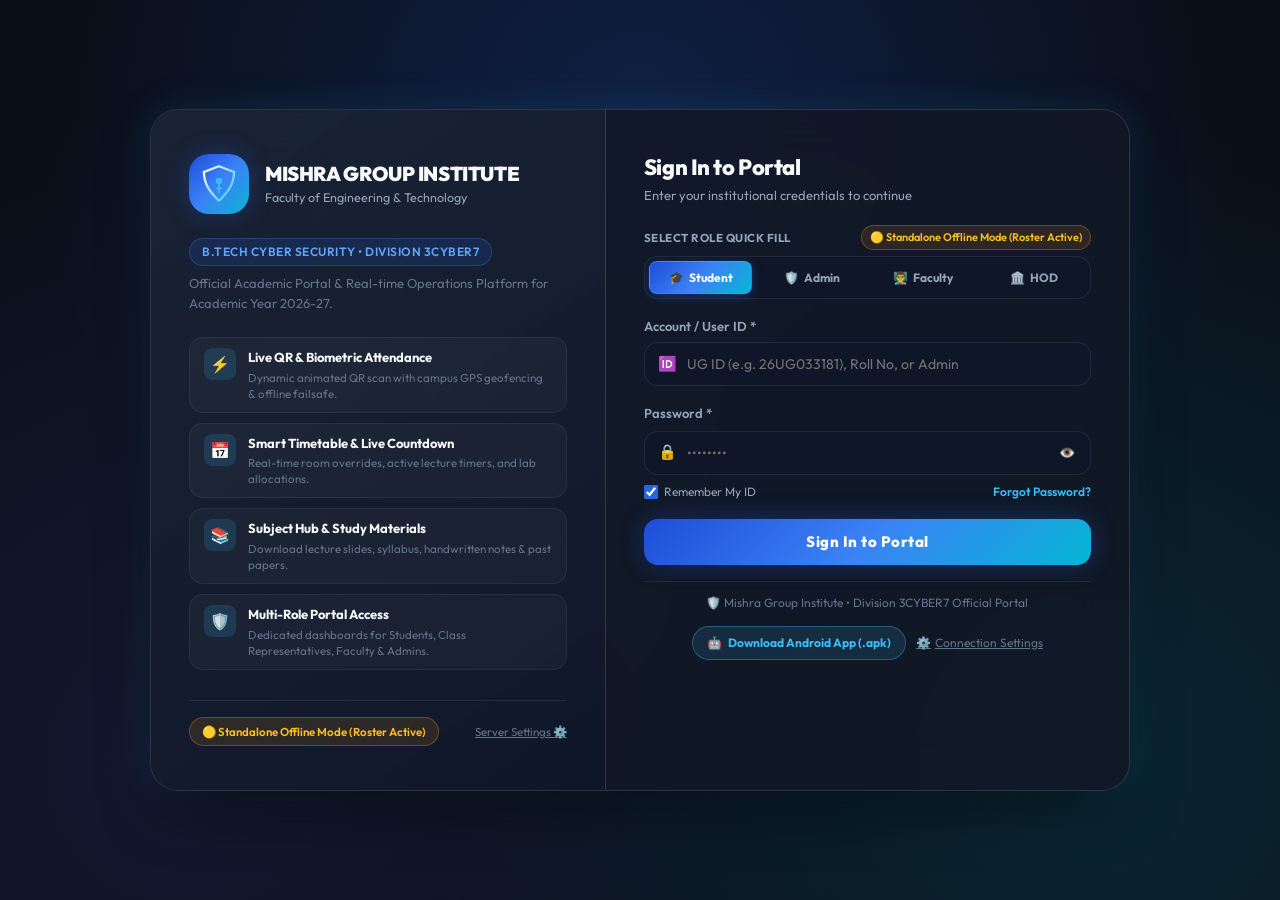
==== public/index.html @ 988c3a7a "feat: complete production-ready responsive HOD Portal across all 15 modules with RBAC and department" ====
<!DOCTYPE html>
<html lang="en" data-theme="dark">
<head>
  <meta charset="UTF-8">
  <meta name="viewport" content="width=device-width, initial-scale=1.0, maximum-scale=1.0, user-scalable=no, viewport-fit=cover">
  <title>Mishra Group Institute • B.Tech Cyber Security Student Portal (3CYBER7)</title>
  
  <!-- PWA & Mobile Web App Meta Tags -->
  <meta name="theme-color" content="#0a0e17">
  <meta name="apple-mobile-web-app-capable" content="yes">
  <meta name="apple-mobile-web-app-status-bar-style" content="black-translucent">
  <meta name="apple-mobile-web-app-title" content="MGI Portal">
  <meta name="description" content="Official Student Web App & PWA for Mishra Group Institute B.Tech Cyber Security (Division 3CYBER7, Academic Year 2026-27)">
  
  <!-- Favicon and Manifest -->
  <link rel="icon" type="image/svg+xml" href="./favicon.svg">
  <link rel="apple-touch-icon" href="./icons/icon-192.svg">
  <link rel="manifest" href="./manifest.json">
  
  <!-- Google Fonts: Outfit & Inter -->
  <link rel="preconnect" href="https://fonts.googleapis.com">
  <link rel="preconnect" href="https://fonts.gstatic.com" crossorigin>
  <link href="https://fonts.googleapis.com/css2?family=Inter:wght@400;500;600;700;800&family=Outfit:wght@500;600;700;800;900&display=swap" rel="stylesheet">
  
  <!-- Main Stylesheet -->
  <link rel="stylesheet" href="./css/style.css?v=5.3.0">
  <script>
    // Force purge legacy service worker caches immediately
    if ('caches' in window) {
      caches.keys().then(function(keys) {
        keys.forEach(function(key) {
          if (key !== 'mgi-cyber-portal-v5.3.0') {
            caches.delete(key);
          }
        });
      });
    }
  </script>
</head>
<body>
  <!-- App Root Mount Point -->
  <div id="app-root" class="app-container">
    <div style="min-height:100vh; min-height:100dvh; display:flex; align-items:center; justify-content:center; flex-direction:column; gap:14px;">
      <div style="width:40px; height:40px; border:3px solid rgba(255,255,255,0.1); border-top-color:#38bdf8; border-radius:50%; animation:spin 0.8s linear infinite;"></div>
      <p style="color:#94a3b8; font-size:13px; font-weight:600;">Loading Mishra Group Institute Cyber Portal...</p>
    </div>
  </div>

  <style>
    @keyframes spin {
      to { transform: rotate(360deg); }
    }
  </style>

  <!-- Application Logic Scripts (v5.3.0) -->
  <script src="./js/qrcode.min.js?v=5.3.0"></script>
  <script src="./js/jsqr.min.js?v=5.3.0"></script>
  <script src="./js/api.js?v=5.3.0"></script>
  <script src="./js/studentApp.js?v=5.3.0"></script>
  <script src="./js/teacherApp.js?v=5.3.0"></script>
  <script src="./js/adminApp.js?v=5.3.0"></script>
  <script src="./js/hodApp.js?v=5.3.0"></script>
  <script src="./js/app.js?v=5.3.0"></script>

  <!-- Anti-Stuck Failsafe Recovery Timer -->
  <script>
    setTimeout(function() {
      var root = document.getElementById('app-root');
      if (root) {
        var loadingText = root.querySelector('p');
        if (loadingText && loadingText.textContent.indexOf('Loading') !== -1) {
          console.warn('[Failsafe] Stuck loading page detected, forcing render...');
          if (window.App && typeof window.App.init === 'function') {
            window.App.init();
          } else if (window.App && typeof window.App.showAuth === 'function') {
            window.App.showAuth();
          }
        }
      }
    }, 1200);
  </script>
</body>
</html>
---- public/css/style.css ----
/* ==========================================================================
   MISHRA GROUP INSTITUTE - B.TECH CYBER SECURITY (3CYBER7) DESIGN SYSTEM
   ========================================================================== */

:root {
  /* Color Palette - Dark Theme (Default) */
  --bg-main: #0a0e17;
  --bg-card: rgba(18, 24, 38, 0.85);
  --bg-card-hover: rgba(28, 38, 58, 0.95);
  --bg-glass: rgba(15, 23, 42, 0.75);
  --bg-glass-strong: rgba(11, 15, 25, 0.92);
  --bg-input: rgba(15, 23, 42, 0.8);
  --bg-modal: #0d1322;
  
  --border-color: rgba(255, 255, 255, 0.08);
  --border-color-hover: rgba(56, 189, 248, 0.3);
  --border-glass: rgba(255, 255, 255, 0.12);

  --text-primary: #f8fafc;
  --text-secondary: #94a3b8;
  --text-muted: #64748b;
  --text-inverse: #0f172a;

  /* Accent Colors */
  --primary: #2563eb;
  --primary-glow: rgba(37, 99, 235, 0.35);
  --primary-gradient: linear-gradient(135deg, #1d4ed8 0%, #3b82f6 50%, #06b6d4 100%);
  --secondary-gradient: linear-gradient(135deg, #0ea5e9 0%, #6366f1 100%);
  
  --accent-cyan: #06b6d4;
  --accent-emerald: #10b981;
  --accent-amber: #f59e0b;
  --accent-rose: #f43f5e;
  --accent-purple: #8b5cf6;

  /* Status Colors */
  --status-present: #10b981;
  --status-absent: #ef4444;
  --status-leave: #f59e0b;
  --status-live: #06b6d4;

  /* Layout Tokens */
  --radius-sm: 8px;
  --radius-md: 14px;
  --radius-lg: 20px;
  --radius-xl: 28px;
  --radius-full: 9999px;

  --shadow-sm: 0 2px 8px rgba(0, 0, 0, 0.3);
  --shadow-md: 0 8px 24px rgba(0, 0, 0, 0.4);
  --shadow-lg: 0 16px 36px rgba(0, 0, 0, 0.55);
  --shadow-glow: 0 0 25px rgba(37, 99, 235, 0.3);

  --font-main: 'Outfit', 'Inter', -apple-system, BlinkMacSystemFont, 'Segoe UI', Roboto, sans-serif;
  --font-heading: 'Outfit', 'Inter', -apple-system, BlinkMacSystemFont, sans-serif;
  --sidebar-width: 270px;
  --bottom-nav-height: 68px;
  --safe-top: env(safe-area-inset-top, 0px);
  --safe-bottom: env(safe-area-inset-bottom, 0px);
  --safe-left: env(safe-area-inset-left, 0px);
  --safe-right: env(safe-area-inset-right, 0px);
}

/* Light Theme Variables */
[data-theme="light"] {
  --bg-main: #f1f5f9;
  --bg-card: rgba(255, 255, 255, 0.9);
  --bg-card-hover: #ffffff;
  --bg-glass: rgba(255, 255, 255, 0.85);
  --bg-glass-strong: rgba(248, 250, 252, 0.95);
  --bg-input: #f8fafc;
  --bg-modal: #ffffff;

  --border-color: rgba(0, 0, 0, 0.08);
  --border-color-hover: rgba(37, 99, 235, 0.35);
  --border-glass: rgba(0, 0, 0, 0.1);

  --text-primary: #0f172a;
  --text-secondary: #475569;
  --text-muted: #94a3b8;
  --text-inverse: #ffffff;

  --shadow-sm: 0 2px 6px rgba(0, 0, 0, 0.05);
  --shadow-md: 0 8px 20px rgba(0, 0, 0, 0.08);
  --shadow-lg: 0 16px 32px rgba(0, 0, 0, 0.12);
  --shadow-glow: 0 0 20px rgba(37, 99, 235, 0.15);
}

/* Base & Reset */
*, *::before, *::after {
  box-sizing: border-box;
  margin: 0;
  padding: 0;
  -webkit-tap-highlight-color: transparent;
}

html {
  width: 100%;
  height: 100%;
  -webkit-text-size-adjust: 100%;
  text-size-adjust: 100%;
  scroll-behavior: smooth;
}

body {
  width: 100%;
  min-height: 100%;
  min-height: 100vh;
  min-height: 100dvh;
  font-family: var(--font-main);
  background-color: var(--bg-main);
  color: var(--text-primary);
  line-height: 1.5;
  font-size: 15px;
  overflow-x: hidden;
  position: relative;
  -webkit-font-smoothing: antialiased;
  -moz-osx-font-smoothing: grayscale;
}

button, a, input, select, textarea {
  touch-action: manipulation;
}

/* Typography */
h1, h2, h3, h4, h5, h6 {
  font-weight: 700;
  line-height: 1.25;
  letter-spacing: -0.02em;
}

a {
  color: inherit;
  text-decoration: none;
}

button, input, select, textarea {
  font-family: inherit;
  font-size: inherit;
  outline: none;
  border: none;
}

button {
  background: transparent;
  color: inherit;
  cursor: pointer;
  transition: all 0.2s cubic-bezier(0.4, 0, 0.2, 1);
}

/* Utility Containers */
.app-container {
  display: flex;
  flex-direction: column;
  min-height: 100vh;
}

.view-section {
  display: none;
  width: 100%;
  animation: fadeIn 0.3s ease-out;
}

.view-section.active {
  display: block;
}

@keyframes fadeIn {
  from { opacity: 0; transform: translateY(6px); }
  to { opacity: 1; transform: translateY(0); }
}

/* Glassmorphism card */
.glass-card {
  background: var(--bg-card);
  backdrop-filter: blur(16px);
  -webkit-backdrop-filter: blur(16px);
  border: 1px solid var(--border-color);
  border-radius: var(--radius-lg);
  box-shadow: var(--shadow-sm);
  transition: all 0.25s ease;
}

.glass-card:hover {
  border-color: var(--border-color-hover);
}

/* ==========================================================================
   AUTH SCREENS (STUDENT & ADMIN LOGIN)
/* ==========================================================================
   AUTH SCREENS (STUDENT & ADMIN LOGIN)
   ========================================================================== */
.auth-wrapper {
  min-height: 100vh;
  min-height: 100dvh;
  display: flex;
  align-items: center;
  justify-content: center;
  padding: 24px 20px;
  background: radial-gradient(circle at 50% 15%, rgba(37, 99, 235, 0.22) 0%, transparent 60%),
              radial-gradient(circle at 85% 85%, rgba(6, 182, 212, 0.15) 0%, transparent 50%),
              radial-gradient(circle at 15% 85%, rgba(99, 102, 241, 0.12) 0%, transparent 50%),
              var(--bg-main);
  position: relative;
  overflow-y: auto;
}

.auth-container {
  width: 100%;
  max-width: 460px;
  margin: auto;
  position: relative;
  z-index: 1;
}

@media (min-width: 920px) {
  .auth-container {
    max-width: 980px;
    display: grid;
    grid-template-columns: 1fr 1.15fr;
    background: var(--bg-card);
    backdrop-filter: blur(24px);
    -webkit-backdrop-filter: blur(24px);
    border: 1px solid var(--border-glass);
    border-radius: var(--radius-xl);
    box-shadow: 0 25px 60px -15px rgba(0, 0, 0, 0.7), 0 0 40px rgba(56, 189, 248, 0.15);
    overflow: hidden;
  }

  .auth-hero-panel {
    display: flex !important;
    flex-direction: column;
    justify-content: space-between;
    padding: 44px 38px;
    background: linear-gradient(145deg, rgba(30, 41, 59, 0.7) 0%, rgba(15, 23, 42, 0.85) 100%);
    border-right: 1px solid var(--border-glass);
    position: relative;
  }

  .auth-card {
    border: none !important;
    box-shadow: none !important;
    background: transparent !important;
    backdrop-filter: none !important;
    -webkit-backdrop-filter: none !important;
    max-width: 100% !important;
    padding: 44px 38px !important;
  }

  .auth-card .auth-header {
    display: none !important;
  }

  .auth-card .desktop-card-header {
    display: block !important;
  }
}

.auth-hero-panel {
  display: none;
}

.desktop-card-header {
  display: none;
  margin-bottom: 20px;
}

.auth-card {
  width: 100%;
  padding: 34px 26px;
  background: var(--bg-card);
  backdrop-filter: blur(20px);
  -webkit-backdrop-filter: blur(20px);
  border: 1px solid var(--border-glass);
  border-radius: var(--radius-xl);
  box-shadow: var(--shadow-lg);
}

/* Quick Role Chips */
.role-chips-row {
  display: flex;
  gap: 8px;
  margin-bottom: 18px;
  padding: 4px;
  background: rgba(15, 23, 42, 0.6);
  border: 1px solid var(--border-color);
  border-radius: var(--radius-md);
}

.role-chip {
  flex: 1;
  padding: 8px 4px;
  text-align: center;
  font-size: 12px;
  font-weight: 700;
  border-radius: var(--radius-sm);
  color: var(--text-secondary);
  border: 1px solid transparent;
  background: transparent;
  cursor: pointer;
  transition: all 0.2s ease;
  user-select: none;
  display: flex;
  align-items: center;
  justify-content: center;
  gap: 5px;
}

.role-chip:hover {
  color: var(--text-primary);
  background: rgba(255, 255, 255, 0.05);
}

.role-chip.active {
  background: var(--primary-gradient);
  color: #ffffff;
  border-color: rgba(56, 189, 248, 0.4);
  box-shadow: 0 2px 10px rgba(37, 99, 235, 0.4);
}

/* Hero features list */
.hero-feature-item {
  display: flex;
  align-items: flex-start;
  gap: 12px;
  padding: 10px 14px;
  border-radius: var(--radius-md);
  background: rgba(255, 255, 255, 0.03);
  border: 1px solid rgba(255, 255, 255, 0.06);
  margin-bottom: 10px;
}

.hero-feature-icon {
  width: 32px;
  height: 32px;
  display: flex;
  align-items: center;
  justify-content: center;
  border-radius: 8px;
  background: rgba(56, 189, 248, 0.15);
  font-size: 16px;
  flex-shrink: 0;
}

.hero-feature-title {
  font-size: 13px;
  font-weight: 700;
  color: var(--text-primary);
  margin-bottom: 2px;
}

.hero-feature-desc {
  font-size: 11.5px;
  color: var(--text-muted);
  line-height: 1.4;
}

/* Server connection badge */
.server-status-pill {
  display: inline-flex;
  align-items: center;
  gap: 6px;
  padding: 5px 12px;
  border-radius: var(--radius-full);
  font-size: 11.5px;
  font-weight: 600;
  background: rgba(16, 185, 129, 0.12);
  border: 1px solid rgba(16, 185, 129, 0.3);
  color: #34d399;
}

.server-status-pill.offline {
  background: rgba(245, 158, 11, 0.12);
  border-color: rgba(245, 158, 11, 0.3);
  color: #fbbf24;
}

.server-status-pill.testing {
  background: rgba(56, 189, 248, 0.12);
  border-color: rgba(56, 189, 248, 0.3);
  color: #38bdf8;
}

.auth-header {
  text-align: center;
  margin-bottom: 24px;
}

.auth-logo {
  width: 68px;
  height: 68px;
  margin: 0 auto 12px;
  display: flex;
  align-items: center;
  justify-content: center;
  border-radius: var(--radius-lg);
  background: var(--primary-gradient);
  box-shadow: var(--shadow-glow);
}

.auth-logo svg {
  width: 42px;
  height: 42px;
}

.auth-title {
  font-size: 21px;
  font-weight: 800;
  letter-spacing: -0.02em;
  margin-bottom: 4px;
}

.auth-subtitle {
  font-size: 13px;
  color: var(--text-secondary);
}

.auth-badge {
  display: inline-block;
  margin-top: 8px;
  padding: 4px 12px;
  background: rgba(37, 99, 235, 0.15);
  border: 1px solid rgba(59, 130, 246, 0.3);
  color: #60a5fa;
  border-radius: var(--radius-full);
  font-size: 12px;
  font-weight: 600;
  letter-spacing: 0.5px;
}

.auth-toggle-tabs {
  display: flex;
  background: var(--bg-input);
  border: 1px solid var(--border-color);
  border-radius: var(--radius-md);
  padding: 4px;
  margin-bottom: 20px;
}

.auth-toggle-btn {
  flex: 1;
  padding: 10px 0;
  text-align: center;
  border-radius: var(--radius-sm);
  font-size: 13px;
  font-weight: 600;
  color: var(--text-secondary);
  background: transparent;
}

.auth-toggle-btn.active {
  background: var(--primary-gradient);
  color: #ffffff;
  box-shadow: var(--shadow-sm);
}

.form-group {
  margin-bottom: 18px;
}

.form-label {
  display: block;
  font-size: 13px;
  font-weight: 600;
  color: var(--text-secondary);
  margin-bottom: 7px;
}

.input-container {
  position: relative;
  display: flex;
  align-items: center;
}

.input-icon {
  position: absolute;
  left: 14px;
  color: var(--text-muted);
  display: flex;
  align-items: center;
}

.form-control {
  width: 100%;
  padding: 12px 14px 12px 42px;
  background: var(--bg-input);
  border: 1px solid var(--border-color);
  border-radius: var(--radius-md);
  color: var(--text-primary);
  font-size: 14px;
  transition: all 0.2s ease;
}

.form-control:focus {
  border-color: var(--primary);
  background: var(--bg-card-hover);
  box-shadow: 0 0 0 3px rgba(37, 99, 235, 0.2);
}

.form-control.has-action {
  padding-right: 42px;
}

.input-action-btn {
  position: absolute;
  right: 10px;
  background: transparent;
  border: none;
  color: var(--text-muted);
  cursor: pointer;
  display: inline-flex;
  align-items: center;
  justify-content: center;
  padding: 6px;
  border-radius: var(--radius-sm);
  transition: all 0.2s ease;
  font-size: 13px;
  line-height: 1;
  user-select: none;
  z-index: 2;
}

.input-action-btn:hover {
  color: var(--text-primary);
  background: rgba(255, 255, 255, 0.08);
}

/* Browser Autofill Theme Normalization (Prevents Dark Mode crash & flashing) */
input:-webkit-autofill,
input:-webkit-autofill:hover,
input:-webkit-autofill:focus,
input:-webkit-autofill:active {
  -webkit-box-shadow: 0 0 0 1000px var(--bg-input) inset !important;
  -webkit-text-fill-color: var(--text-primary) !important;
  caret-color: var(--text-primary) !important;
  border-color: var(--border-color) !important;
  transition: background-color 5000s ease-in-out 0s;
}

[data-theme="light"] input:-webkit-autofill,
[data-theme="light"] input:-webkit-autofill:hover,
[data-theme="light"] input:-webkit-autofill:focus,
[data-theme="light"] input:-webkit-autofill:active {
  -webkit-box-shadow: 0 0 0 1000px #f8fafc inset !important;
  -webkit-text-fill-color: #0f172a !important;
  caret-color: #0f172a !important;
  border-color: #cbd5e1 !important;
}

.live-timer-badge {
  font-variant-numeric: tabular-nums;
  display: inline-flex;
  align-items: center;
  gap: 5px;
}

.live-timer-badge strong {
  color: #38bdf8;
  font-weight: 800;
}

.btn-primary {
  width: 100%;
  padding: 14px;
  border-radius: var(--radius-md);
  background: var(--primary-gradient);
  color: #ffffff;
  font-weight: 700;
  font-size: 15px;
  display: flex;
  align-items: center;
  justify-content: center;
  gap: 8px;
  box-shadow: var(--shadow-glow);
  margin-top: 10px;
}

.btn-primary:hover {
  transform: translateY(-1px);
  filter: brightness(1.1);
}

.btn-primary:active {
  transform: translateY(0);
}

.demo-credentials-box,
.demo-btn-fill {
  display: none !important;
}

/* Secondary Buttons & Utilities */
.btn-sec,
.btn-secondary {
  display: inline-flex;
  align-items: center;
  justify-content: center;
  gap: 8px;
  padding: 9px 18px;
  border-radius: var(--radius-md);
  background: rgba(255, 255, 255, 0.07);
  color: var(--text-primary);
  border: 1px solid var(--border-color);
  font-weight: 600;
  font-size: 13px;
  cursor: pointer;
  transition: all 0.2s cubic-bezier(0.4, 0, 0.2, 1);
  text-decoration: none;
  box-sizing: border-box;
}

.btn-sec:hover,
.btn-secondary:hover {
  background: rgba(255, 255, 255, 0.12);
  border-color: rgba(56, 189, 248, 0.5);
  color: #38bdf8;
  transform: translateY(-1px);
}

.btn-sec:active,
.btn-secondary:active {
  transform: translateY(0);
}

/* Compact Table Action Buttons */
.btn-table-action {
  display: inline-flex;
  align-items: center;
  justify-content: center;
  gap: 6px;
  padding: 5px 11px;
  border-radius: var(--radius-sm);
  background: rgba(255, 255, 255, 0.06);
  border: 1px solid rgba(255, 255, 255, 0.12);
  color: var(--text-primary);
  font-size: 11.5px;
  font-weight: 600;
  cursor: pointer;
  transition: all 0.2s cubic-bezier(0.4, 0, 0.2, 1);
  white-space: nowrap;
  box-sizing: border-box;
  text-decoration: none;
}

.btn-table-action:hover {
  background: rgba(56, 189, 248, 0.15);
  border-color: rgba(56, 189, 248, 0.4);
  color: #38bdf8;
  transform: translateY(-1px);
}

.btn-table-action.btn-action-warning {
  color: #fbbf24;
  border-color: rgba(245, 158, 11, 0.3);
  background: rgba(245, 158, 11, 0.08);
}

.btn-table-action.btn-action-warning:hover {
  background: rgba(245, 158, 11, 0.2);
  border-color: rgba(245, 158, 11, 0.6);
  color: #f59e0b;
}

.btn-table-action.btn-action-success {
  color: #34d399;
  border-color: rgba(16, 185, 129, 0.3);
  background: rgba(16, 185, 129, 0.08);
}

.btn-table-action.btn-action-success:hover {
  background: rgba(16, 185, 129, 0.2);
  border-color: rgba(16, 185, 129, 0.6);
  color: #10b981;
}

.btn-table-action.btn-action-danger {
  color: #f87171;
  border-color: rgba(239, 68, 68, 0.3);
  background: rgba(239, 68, 68, 0.08);
}

.btn-table-action.btn-action-danger:hover {
  background: rgba(239, 68, 68, 0.2);
  border-color: rgba(239, 68, 68, 0.6);
  color: #ef4444;
}

.form-input {
  width: 100%;
  padding: 10px 14px;
  border-radius: var(--radius-md);
  background: var(--bg-input);
  border: 1px solid var(--border-color);
  color: var(--text-primary);
  font-size: 13.5px;
  transition: all 0.2s ease;
  box-sizing: border-box;
}

.form-input:focus {
  border-color: var(--accent-cyan);
  box-shadow: 0 0 0 3px rgba(6, 182, 212, 0.15);
}

.badge {
  display: inline-flex;
  align-items: center;
  gap: 4px;
  padding: 4px 10px;
  border-radius: var(--radius-full);
  font-size: 11.5px;
  font-weight: 700;
  letter-spacing: 0.3px;
}

/* ==========================================================================
   STUDENT WEB APP / PWA INTERFACE
   ========================================================================== */
.student-app-layout {
  width: 100%;
  max-width: 1040px;
  margin: 0 auto;
  min-height: 100vh;
  min-height: 100dvh;
  padding-bottom: calc(var(--bottom-nav-height) + var(--safe-bottom) + 24px);
  position: relative;
  box-sizing: border-box;
}

@media (max-width: 768px) {
  .student-app-layout {
    max-width: 100%;
  }
}

/* Top App Bar */
.student-topbar {
  position: sticky;
  top: 0;
  z-index: 50;
  display: flex;
  align-items: center;
  justify-content: space-between;
  padding: max(12px, var(--safe-top)) 16px 12px;
  background: var(--bg-glass-strong);
  backdrop-filter: blur(16px);
  -webkit-backdrop-filter: blur(16px);
  border-bottom: 1px solid var(--border-color);
  width: 100%;
  box-sizing: border-box;
}

.student-brand {
  display: flex;
  align-items: center;
  gap: 10px;
  min-width: 0;
  flex: 1;
}

.brand-crest {
  width: 38px;
  height: 38px;
  border-radius: 10px;
  background: var(--primary-gradient);
  display: flex;
  align-items: center;
  justify-content: center;
  flex-shrink: 0;
}

.brand-text {
  min-width: 0;
  overflow: hidden;
}

.brand-text h1 {
  font-size: 14.5px;
  font-weight: 800;
  letter-spacing: -0.01em;
  white-space: nowrap;
  overflow: hidden;
  text-overflow: ellipsis;
}

.brand-text span {
  font-size: 11px;
  color: var(--accent-cyan);
  font-weight: 600;
  display: block;
}

.topbar-actions {
  display: flex;
  align-items: center;
  gap: 8px;
  flex-shrink: 0;
}

.icon-btn {
  width: 38px;
  height: 38px;
  border-radius: var(--radius-full);
  background: var(--bg-input);
  border: 1px solid var(--border-color);
  color: var(--text-primary);
  display: flex;
  align-items: center;
  justify-content: center;
  position: relative;
}

.icon-btn:hover {
  background: var(--bg-card-hover);
  color: #38bdf8;
}

.badge-dot {
  position: absolute;
  top: 6px;
  right: 6px;
  width: 8px;
  height: 8px;
  background: var(--accent-rose);
  border-radius: 50%;
  border: 2px solid var(--bg-main);
}

/* Main Content Area */
.student-content {
  padding: 18px 18px 24px;
}

/* Greeting Hero Card */
.greeting-hero {
  padding: 22px;
  border-radius: var(--radius-xl);
  background: linear-gradient(135deg, rgba(30, 58, 138, 0.7) 0%, rgba(15, 23, 42, 0.9) 100%);
  border: 1px solid rgba(59, 130, 246, 0.3);
  box-shadow: var(--shadow-md);
  margin-bottom: 20px;
  position: relative;
  overflow: hidden;
}

.greeting-hero::after {
  content: '';
  position: absolute;
  top: -40px;
  right: -40px;
  width: 140px;
  height: 140px;
  background: radial-gradient(circle, rgba(6, 182, 212, 0.3) 0%, transparent 70%);
  pointer-events: none;
}

.greeting-top {
  display: flex;
  justify-content: space-between;
  align-items: flex-start;
  margin-bottom: 14px;
}

.greeting-text h2 {
  font-size: 20px;
  font-weight: 800;
}

.greeting-text p {
  font-size: 12px;
  color: #93c5fd;
  margin-top: 2px;
}

.student-tag-badge {
  padding: 4px 10px;
  background: rgba(6, 182, 212, 0.2);
  border: 1px solid rgba(6, 182, 212, 0.4);
  color: #38bdf8;
  border-radius: var(--radius-full);
  font-size: 11px;
  font-weight: 700;
}

.student-meta-chips {
  display: flex;
  flex-wrap: wrap;
  gap: 8px;
  margin-top: 12px;
}

.meta-chip {
  padding: 4px 10px;
  background: rgba(0, 0, 0, 0.25);
  border-radius: var(--radius-md);
  font-size: 11px;
  color: var(--text-secondary);
  display: flex;
  align-items: center;
  gap: 5px;
}

.meta-chip strong {
  color: var(--text-primary);
}

/* Next Class Card */
.next-class-card {
  padding: 18px 20px;
  margin-bottom: 20px;
  border-radius: var(--radius-lg);
  background: linear-gradient(135deg, rgba(16, 185, 129, 0.12) 0%, rgba(15, 23, 42, 0.85) 100%);
  border: 1px solid rgba(16, 185, 129, 0.3);
  display: flex;
  align-items: center;
  justify-content: space-between;
}

.class-status-badge {
  display: inline-flex;
  align-items: center;
  gap: 6px;
  padding: 3px 10px;
  border-radius: var(--radius-full);
  font-size: 11px;
  font-weight: 800;
  text-transform: uppercase;
  letter-spacing: 0.5px;
  margin-bottom: 6px;
}

.class-status-badge.live {
  background: rgba(6, 182, 212, 0.2);
  color: #38bdf8;
  border: 1px solid rgba(6, 182, 212, 0.4);
  animation: pulseGlow 2s infinite;
}

.class-status-badge.upcoming {
  background: rgba(245, 158, 11, 0.2);
  color: #fbbf24;
  border: 1px solid rgba(245, 158, 11, 0.4);
}

@keyframes pulseGlow {
  0%, 100% { opacity: 1; }
  50% { opacity: 0.6; }
}

.next-class-subject {
  font-size: 17px;
  font-weight: 800;
  color: var(--text-primary);
}

.next-class-details {
  font-size: 12px;
  color: var(--text-secondary);
  margin-top: 3px;
}

/* Quick Action Grid */
.section-heading {
  display: flex;
  align-items: center;
  justify-content: space-between;
  margin: 22px 0 12px;
}

.section-heading h3 {
  font-size: 16px;
  font-weight: 700;
  display: flex;
  align-items: center;
  gap: 8px;
}

.quick-actions-grid {
  display: grid;
  grid-template-columns: repeat(auto-fit, minmax(110px, 1fr));
  gap: 12px;
  margin-bottom: 22px;
}

@media (max-width: 480px) {
  .quick-actions-grid {
    grid-template-columns: repeat(4, 1fr);
    gap: 8px;
  }
}

.action-card {
  display: flex;
  flex-direction: column;
  align-items: center;
  justify-content: center;
  padding: 14px 8px;
  background: var(--bg-card);
  border: 1px solid var(--border-color);
  border-radius: var(--radius-md);
  text-align: center;
  transition: all 0.2s ease;
}

.action-card:hover {
  transform: translateY(-2px);
  background: var(--bg-card-hover);
  border-color: var(--border-color-hover);
}

.action-icon {
  width: 42px;
  height: 42px;
  border-radius: var(--radius-md);
  display: flex;
  align-items: center;
  justify-content: center;
  font-size: 20px;
  margin-bottom: 8px;
}

.action-label {
  font-size: 11px;
  font-weight: 600;
  color: var(--text-primary);
}

/* Quick Stats Bar */
.quick-stats-row {
  display: grid;
  grid-template-columns: 1fr 1fr;
  gap: 12px;
  margin-bottom: 22px;
}

.stat-box {
  padding: 16px;
  border-radius: var(--radius-lg);
  background: var(--bg-card);
  border: 1px solid var(--border-color);
  display: flex;
  align-items: center;
  gap: 14px;
}

.stat-ring {
  width: 48px;
  height: 48px;
  border-radius: 50%;
  display: flex;
  align-items: center;
  justify-content: center;
  font-weight: 800;
  font-size: 13px;
  background: conic-gradient(var(--status-present) calc(var(--percent, 85) * 1%), rgba(255,255,255,0.1) 0);
  position: relative;
}

.stat-ring::before {
  content: '';
  position: absolute;
  width: 36px;
  height: 36px;
  border-radius: 50%;
  background: var(--bg-card);
}

.stat-ring span {
  position: relative;
  z-index: 1;
}

.stat-info h4 {
  font-size: 18px;
  font-weight: 800;
}

.stat-info p {
  font-size: 11px;
  color: var(--text-muted);
}

/* Today's Schedule Cards List */
.schedule-list {
  display: flex;
  flex-direction: column;
  gap: 12px;
  margin-top: 10px;
}

.schedule-item-card {
  display: flex;
  align-items: center;
  gap: 14px;
  padding: 14px 16px;
  border-radius: var(--radius-md);
  background: var(--bg-card);
  border: 1px solid var(--border-color);
  margin-bottom: 10px;
  transition: all 0.2s ease;
}

.schedule-item-card.is-live {
  border-color: var(--accent-cyan);
  background: rgba(6, 182, 212, 0.08);
}

.schedule-time-box {
  min-width: 68px;
  text-align: center;
  padding: 6px;
  background: var(--bg-input);
  border-radius: var(--radius-sm);
  font-size: 11px;
  font-weight: 700;
  color: var(--text-secondary);
}

.schedule-info {
  flex: 1;
}

.schedule-title {
  font-size: 14px;
  font-weight: 700;
  color: var(--text-primary);
  display: flex;
  align-items: center;
  gap: 6px;
}

.lab-chip {
  font-size: 10px;
  padding: 2px 6px;
  background: rgba(139, 92, 246, 0.2);
  border: 1px solid rgba(139, 92, 246, 0.4);
  color: #a78bfa;
  border-radius: 4px;
  font-weight: 700;
}

.schedule-meta {
  font-size: 12px;
  color: var(--text-muted);
  margin-top: 2px;
}

/* Bottom Navigation Bar */
.bottom-nav-bar {
  position: fixed;
  bottom: 0;
  left: 0;
  right: 0;
  height: calc(var(--bottom-nav-height) + var(--safe-bottom));
  padding-bottom: var(--safe-bottom);
  background: var(--bg-glass-strong);
  backdrop-filter: blur(20px);
  -webkit-backdrop-filter: blur(20px);
  border-top: 1px solid var(--border-color);
  display: flex;
  align-items: center;
  justify-content: space-around;
  z-index: 100;
  max-width: 100%;
  margin: 0 auto;
  box-sizing: border-box;
  transition: all 0.3s cubic-bezier(0.4, 0, 0.2, 1);
}

@media (min-width: 768px) {
  .bottom-nav-bar {
    bottom: 14px;
    left: 50%;
    transform: translateX(-50%);
    width: auto;
    min-width: 520px;
    max-width: 640px;
    border-radius: var(--radius-full);
    border: 1px solid var(--border-glass);
    box-shadow: 0 16px 40px rgba(0, 0, 0, 0.6);
    padding: 6px 16px;
  }
}

.bottom-nav-item {
  display: flex;
  flex-direction: column;
  align-items: center;
  justify-content: center;
  gap: 3px;
  color: var(--text-muted);
  font-size: 11px;
  font-weight: 600;
  background: transparent;
  padding: 4px 6px;
  border-radius: var(--radius-md);
  transition: all 0.2s ease;
  flex: 1;
  min-width: 0;
  text-align: center;
  touch-action: manipulation;
}

.bottom-nav-item span {
  white-space: nowrap;
  overflow: hidden;
  text-overflow: ellipsis;
  max-width: 100%;
}

.bottom-nav-item svg {
  width: 22px;
  height: 22px;
  transition: all 0.2s ease;
  flex-shrink: 0;
}

.bottom-nav-item.active {
  color: #38bdf8;
}

.bottom-nav-item.active svg {
  transform: translateY(-2px);
  stroke: #38bdf8;
}

/* ==========================================================================
   DYNAMIC QR ATTENDANCE SCANNER & GPS VERIFICATION
   ========================================================================== */
.scanner-viewport-card {
  position: relative;
  width: 100%;
  max-width: 380px;
  height: 270px;
  margin: 0 auto 16px;
  border-radius: var(--radius-xl);
  overflow: hidden;
  background: #040711;
  border: 2px solid rgba(56, 189, 248, 0.45);
  box-shadow: 0 0 25px rgba(6, 182, 212, 0.25), inset 0 0 30px rgba(0, 0, 0, 0.8);
  display: flex;
  align-items: center;
  justify-content: center;
}

#qr-video-feed {
  width: 100%;
  height: 100%;
  object-fit: cover;
  display: block;
}

.scanner-laser {
  position: absolute;
  top: 15%;
  left: 8%;
  right: 8%;
  height: 3px;
  background: linear-gradient(90deg, transparent, #06b6d4, #38bdf8, #60a5fa, transparent);
  box-shadow: 0 0 16px #38bdf8, 0 0 8px #06b6d4;
  animation: laserScan 2.2s infinite alternate ease-in-out;
  pointer-events: none;
  z-index: 10;
}

@keyframes laserScan {
  0% { top: 12%; opacity: 0.9; }
  50% { opacity: 1; }
  100% { top: 88%; opacity: 0.9; }
}

.scanner-target-corners {
  position: absolute;
  width: 190px;
  height: 190px;
  border: 2px dashed rgba(56, 189, 248, 0.7);
  border-radius: 20px;
  box-shadow: inset 0 0 20px rgba(56, 189, 248, 0.18), 0 0 15px rgba(56, 189, 248, 0.15);
  pointer-events: none;
  z-index: 5;
}

.scanner-loading-overlay {
  position: absolute;
  inset: 0;
  background: rgba(4, 7, 17, 0.94);
  display: flex;
  flex-direction: column;
  align-items: center;
  justify-content: center;
  gap: 10px;
  z-index: 20;
  padding: 20px;
  text-align: center;
}

.scanner-controls-grid {
  display: grid;
  grid-template-columns: 1fr 1fr;
  gap: 10px;
  margin-bottom: 12px;
}

.scanner-ctrl-btn {
  display: flex;
  align-items: center;
  justify-content: center;
  gap: 8px;
  padding: 12px 14px;
  background: rgba(15, 23, 42, 0.75);
  border: 1px solid rgba(56, 189, 248, 0.25);
  border-radius: var(--radius-lg);
  color: #ffffff;
  font-size: 13px;
  font-weight: 700;
  cursor: pointer;
  transition: all 0.2s cubic-bezier(0.4, 0, 0.2, 1);
  box-shadow: 0 4px 12px rgba(0, 0, 0, 0.25);
}

.scanner-ctrl-btn:hover {
  background: rgba(56, 189, 248, 0.15);
  border-color: #38bdf8;
  color: #38bdf8;
  transform: translateY(-1px);
}

.scanner-ctrl-btn.active {
  background: linear-gradient(135deg, rgba(56, 189, 248, 0.3), rgba(37, 99, 235, 0.2));
  border-color: #38bdf8;
  color: #38bdf8;
  box-shadow: 0 0 15px rgba(56, 189, 248, 0.4);
}

.scanner-manual-toggle-btn {
  width: 100%;
  padding: 12px 16px;
  background: rgba(255, 255, 255, 0.03);
  border: 1px dashed rgba(56, 189, 248, 0.35);
  border-radius: var(--radius-lg);
  color: #38bdf8;
  font-size: 13px;
  font-weight: 700;
  display: flex;
  align-items: center;
  justify-content: center;
  gap: 8px;
  cursor: pointer;
  transition: all 0.2s ease;
}

.scanner-manual-toggle-btn:hover {
  background: rgba(56, 189, 248, 0.12);
  border-color: #38bdf8;
  border-style: solid;
  color: #ffffff;
  box-shadow: 0 0 15px rgba(56, 189, 248, 0.2);
}

.scanner-manual-box {
  background: rgba(15, 23, 42, 0.85);
  border: 1px solid rgba(56, 189, 248, 0.3);
  border-radius: var(--radius-lg);
  padding: 14px;
  margin-top: 10px;
  animation: fadeIn 0.2s ease;
}

.gps-permission-banner {
  padding: 14px 16px;
  border-radius: var(--radius-md);
  background: rgba(37, 99, 235, 0.12);
  border: 1px solid rgba(59, 130, 246, 0.3);
  margin-bottom: 16px;
  font-size: 12px;
  display: flex;
  align-items: center;
  justify-content: space-between;
  gap: 10px;
}

.gps-status-pill {
  display: inline-flex;
  align-items: center;
  gap: 6px;
  padding: 4px 10px;
  border-radius: var(--radius-full);
  font-size: 11px;
  font-weight: 700;
}

.gps-status-pill.ready {
  background: rgba(16, 185, 129, 0.2);
  color: #34d399;
}

.gps-status-pill.acquiring {
  background: rgba(245, 158, 11, 0.2);
  color: #fbbf24;
}

/* ==========================================================================
   ADMIN WEB PANEL INTERFACE
   ========================================================================== */
.admin-layout {
  display: flex;
  min-height: 100vh;
  background: var(--bg-main);
}

/* Sidebar */
.admin-sidebar {
  width: var(--sidebar-width);
  background: var(--bg-glass-strong);
  backdrop-filter: blur(20px);
  border-right: 1px solid var(--border-color);
  display: flex;
  flex-direction: column;
  position: fixed;
  top: 0;
  bottom: 0;
  left: 0;
  z-index: 100;
  transition: transform 0.3s ease;
}

.sidebar-header {
  padding: 22px 20px;
  display: flex;
  align-items: center;
  gap: 12px;
  border-bottom: 1px solid var(--border-color);
}

.sidebar-menu {
  flex: 1;
  padding: 18px 12px;
  overflow-y: auto;
}

.sidebar-group-title {
  font-size: 11px;
  font-weight: 700;
  text-transform: uppercase;
  color: var(--text-muted);
  letter-spacing: 1px;
  padding: 12px 14px 6px;
}

.sidebar-item {
  display: flex;
  align-items: center;
  gap: 12px;
  padding: 11px 14px;
  border-radius: var(--radius-md);
  color: var(--text-secondary);
  font-size: 13px;
  font-weight: 600;
  margin-bottom: 4px;
  transition: all 0.2s ease;
  background: transparent;
  width: 100%;
  text-align: left;
}

.sidebar-item:hover {
  background: var(--bg-card-hover);
  color: var(--text-primary);
}

.sidebar-item.active {
  background: var(--primary-gradient);
  color: #ffffff;
  box-shadow: var(--shadow-sm);
}

.sidebar-item svg {
  width: 18px;
  height: 18px;
}

.sidebar-footer {
  padding: 16px;
  border-top: 1px solid var(--border-color);
}

/* Admin Main Content Wrapper */
.admin-main {
  flex: 1;
  margin-left: var(--sidebar-width);
  min-height: 100vh;
  display: flex;
  flex-direction: column;
  min-width: 0;
  max-width: calc(100vw - var(--sidebar-width));
  overflow-x: hidden;
  box-sizing: border-box;
}

.admin-topbar {
  position: sticky;
  top: 0;
  z-index: 50;
  display: flex;
  align-items: center;
  justify-content: space-between;
  padding: 14px 28px;
  background: var(--bg-glass-strong);
  backdrop-filter: blur(16px);
  -webkit-backdrop-filter: blur(16px);
  border-bottom: 1px solid var(--border-color);
  box-sizing: border-box;
  width: 100%;
}

.admin-page-title {
  font-size: 18px;
  font-weight: 800;
  color: var(--text-primary);
  margin: 0;
  line-height: 1.25;
}

.admin-body,
.admin-content {
  padding: 26px 28px 40px;
  flex: 1;
  width: 100%;
  box-sizing: border-box;
}

/* Dashboard Analytics Cards Grid */
.dashboard-grid {
  display: grid;
  grid-template-columns: repeat(auto-fit, minmax(230px, 1fr));
  gap: 18px;
  margin-bottom: 26px;
}

.metric-card {
  padding: 20px;
  border-radius: var(--radius-lg);
  background: var(--bg-card);
  border: 1px solid var(--border-color);
  display: flex;
  align-items: center;
  gap: 16px;
}

.metric-icon {
  width: 52px;
  height: 52px;
  border-radius: var(--radius-md);
  display: flex;
  align-items: center;
  justify-content: center;
  font-size: 24px;
}

.metric-info h3 {
  font-size: 24px;
  font-weight: 800;
}

.metric-info p {
  font-size: 12px;
  color: var(--text-muted);
  margin-top: 2px;
}

/* Data Tables */
.table-container {
  width: 100%;
  overflow-x: auto;
  border-radius: var(--radius-lg);
  border: 1px solid var(--border-color);
  background: var(--bg-card);
}

.data-table {
  width: 100%;
  border-collapse: collapse;
  text-align: left;
  font-size: 13px;
}

.data-table th {
  padding: 14px 18px;
  background: var(--bg-input);
  font-weight: 700;
  color: var(--text-secondary);
  border-bottom: 1px solid var(--border-color);
  white-space: nowrap;
}

.data-table td {
  padding: 14px 18px;
  border-bottom: 1px solid var(--border-color);
  color: var(--text-primary);
  white-space: nowrap;
}

.data-table tbody tr:hover {
  background: var(--bg-card-hover);
}

/* Batch Badges */
.batch-badge {
  padding: 4px 10px;
  border-radius: var(--radius-full);
  font-size: 11px;
  font-weight: 700;
}

.batch-badge.batch-1 {
  background: rgba(37, 99, 235, 0.15);
  color: #60a5fa;
  border: 1px solid rgba(59, 130, 246, 0.3);
}

.batch-badge.batch-2 {
  background: rgba(139, 92, 246, 0.15);
  color: #a78bfa;
  border: 1px solid rgba(139, 92, 246, 0.3);
}

/* Modals */
.modal-backdrop,
.modal-overlay {
  position: fixed;
  inset: 0;
  background: rgba(0, 0, 0, 0.75);
  backdrop-filter: blur(8px);
  -webkit-backdrop-filter: blur(8px);
  display: flex;
  align-items: center;
  justify-content: center;
  z-index: 1000;
  padding: 20px;
  animation: fadeIn 0.2s ease;
  overflow-y: auto;
}

.modal-card,
.modal-content {
  width: 100%;
  max-width: 520px;
  background: var(--bg-modal);
  border: 1px solid var(--border-glass);
  border-radius: var(--radius-xl);
  box-shadow: var(--shadow-lg);
  overflow: hidden;
  margin: auto;
  position: relative;
}

/* ==========================================================================
   ATTENDANCE CONFIRMATION LAYOUT ARCHITECTURE (CENTERED, BALANCED & RESPONSIVE)
   ========================================================================== */
.attendance-confirm-overlay {
  position: fixed !important;
  inset: 0 !important;
  top: 0 !important;
  left: 0 !important;
  right: 0 !important;
  bottom: 0 !important;
  width: 100vw !important;
  height: 100vh !important;
  min-height: 100vh !important;
  min-height: 100dvh !important;
  background: rgba(10, 14, 23, 0.82) !important;
  backdrop-filter: blur(12px) !important;
  -webkit-backdrop-filter: blur(12px) !important;
  display: flex !important;
  align-items: center !important;
  justify-content: center !important;
  z-index: 9999 !important;
  padding: 24px !important;
  overflow-y: auto !important;
  box-sizing: border-box !important;
  animation: fadeIn 0.2s cubic-bezier(0.16, 1, 0.3, 1);
}

.attendance-confirm-container {
  width: 100% !important;
  max-width: 600px !important;
  margin: 0 auto !important;
  display: flex !important;
  flex-direction: column !important;
  align-items: center !important;
  justify-content: center !important;
  box-sizing: border-box !important;
}

/* Multi-card grid support (utilizes available desktop width cleanly) */
.attendance-confirm-grid {
  display: grid !important;
  grid-template-columns: repeat(auto-fit, minmax(360px, 1fr)) !important;
  gap: 24px !important;
  width: 100% !important;
  max-width: 1140px !important;
  margin: 0 auto !important;
  justify-content: center !important;
  align-items: start !important;
  box-sizing: border-box !important;
}

.attendance-confirm-card {
  width: 100% !important;
  max-width: 580px !important;
  margin: 0 auto !important;
  background: var(--bg-card, #111827) !important;
  border: 1px solid rgba(56, 189, 248, 0.35) !important;
  border-radius: 20px !important;
  box-shadow: 0 25px 50px -12px rgba(0, 0, 0, 0.5), 0 0 30px rgba(56, 189, 248, 0.15) !important;
  padding: 28px 24px !important;
  text-align: center !important;
  box-sizing: border-box !important;
  position: relative !important;
}

[data-theme="light"] .attendance-confirm-overlay {
  background: rgba(15, 23, 42, 0.6) !important;
}

[data-theme="light"] .attendance-confirm-card {
  background: #ffffff !important;
  border: 1px solid #cbd5e1 !important;
  box-shadow: 0 20px 45px rgba(0, 0, 0, 0.12), 0 0 25px rgba(56, 189, 248, 0.1) !important;
  color: #0f172a !important;
}

@media (max-width: 768px) {
  .attendance-confirm-overlay {
    padding: 12px !important;
    align-items: flex-end !important;
  }
  .attendance-confirm-card {
    max-width: 100% !important;
    padding: 22px 16px !important;
    border-radius: 18px 18px 0 0 !important;
  }
  .attendance-confirm-grid {
    grid-template-columns: 1fr !important;
  }
}

.modal-header {
  padding: 20px 24px;
  border-bottom: 1px solid var(--border-color);
  display: flex;
  align-items: center;
  justify-content: space-between;
}

.modal-body {
  padding: 24px;
  max-height: 80vh;
  overflow-y: auto;
}

.modal-footer {
  padding: 16px 24px;
  border-top: 1px solid var(--border-color);
  display: flex;
  justify-content: flex-end;
  gap: 10px;
}

/* ==========================================================================
   TEACHER & FACULTY PORTAL STYLES (3CYBER7)
   ========================================================================== */
.teacher-layout {
  display: flex;
  min-height: 100vh;
  background: var(--bg-main);
}

.card {
  background: var(--bg-card);
  border: 1px solid var(--border-color);
  border-radius: var(--radius-lg);
  padding: 20px;
  box-shadow: var(--shadow-sm);
  transition: all 0.25s ease;
  box-sizing: border-box;
}

.card:hover {
  border-color: var(--border-color-hover);
}

.admin-stats-grid {
  display: grid;
  grid-template-columns: repeat(4, 1fr);
  gap: 16px;
  margin-bottom: 24px;
}

@media (max-width: 1100px) {
  .admin-stats-grid {
    grid-template-columns: repeat(2, 1fr);
  }
}

@media (max-width: 600px) {
  .admin-stats-grid {
    grid-template-columns: 1fr;
    gap: 12px;
  }
}

.stat-card {
  position: relative;
  background: linear-gradient(145deg, rgba(18, 24, 38, 0.95) 0%, rgba(11, 16, 28, 0.85) 100%);
  border: 1px solid rgba(255, 255, 255, 0.08);
  border-top: 1px solid rgba(255, 255, 255, 0.16);
  border-radius: var(--radius-lg);
  padding: 20px 22px;
  display: flex;
  flex-direction: column;
  gap: 8px;
  transition: all 0.25s cubic-bezier(0.4, 0, 0.2, 1);
  box-sizing: border-box;
  box-shadow: 0 4px 20px rgba(0, 0, 0, 0.25);
  overflow: hidden;
}

.stat-card::before {
  content: '';
  position: absolute;
  top: 0;
  left: 0;
  right: 0;
  height: 3px;
  background: transparent;
  transition: background 0.25s ease;
}

.stat-card.stat-card-cyan::before { background: linear-gradient(90deg, #06b6d4, #3b82f6); }
.stat-card.stat-card-purple::before { background: linear-gradient(90deg, #8b5cf6, #ec4899); }
.stat-card.stat-card-emerald::before { background: linear-gradient(90deg, #10b981, #06b6d4); }
.stat-card.stat-card-amber::before { background: linear-gradient(90deg, #f59e0b, #ef4444); }

.stat-card:hover {
  border-color: rgba(56, 189, 248, 0.35);
  transform: translateY(-3px);
  box-shadow: 0 12px 28px rgba(0, 0, 0, 0.35), 0 0 20px rgba(56, 189, 248, 0.12);
}

.stat-header {
  display: flex;
  justify-content: space-between;
  align-items: center;
}

.stat-title {
  font-size: 11.5px;
  font-weight: 700;
  color: var(--text-secondary);
  text-transform: uppercase;
  letter-spacing: 0.8px;
}

.stat-icon-wrap {
  width: 38px;
  height: 38px;
  border-radius: var(--radius-md);
  display: inline-flex;
  align-items: center;
  justify-content: center;
  font-size: 18px;
  transition: transform 0.2s ease;
}

.stat-card:hover .stat-icon-wrap {
  transform: scale(1.08);
}

.stat-icon-cyan {
  background: rgba(6, 182, 212, 0.15);
  border: 1px solid rgba(6, 182, 212, 0.3);
  color: #38bdf8;
}

.stat-icon-purple {
  background: rgba(139, 92, 246, 0.15);
  border: 1px solid rgba(139, 92, 246, 0.3);
  color: #a78bfa;
}

.stat-icon-emerald {
  background: rgba(16, 185, 129, 0.15);
  border: 1px solid rgba(16, 185, 129, 0.3);
  color: #34d399;
}

.stat-icon-amber {
  background: rgba(245, 158, 11, 0.15);
  border: 1px solid rgba(245, 158, 11, 0.3);
  color: #fbbf24;
}

.stat-value {
  font-size: 28px;
  font-weight: 800;
  color: var(--text-primary);
  font-family: var(--font-heading);
  line-height: 1.1;
  letter-spacing: -0.5px;
}

.stat-desc {
  font-size: 12px;
  color: var(--text-muted);
  font-weight: 500;
}

.table {
  width: 100%;
  border-collapse: collapse;
  font-size: 13px;
  color: var(--text-primary);
}

.table th {
  padding: 10px 14px;
  background: rgba(255, 255, 255, 0.04);
  color: var(--text-muted);
  font-size: 11px;
  font-weight: 700;
  text-transform: uppercase;
  letter-spacing: 0.5px;
  border-bottom: 1px solid var(--border-color);
  text-align: left;
  white-space: nowrap;
}

.table td {
  padding: 12px 14px;
  border-bottom: 1px solid rgba(255, 255, 255, 0.05);
  color: var(--text-primary);
  vertical-align: middle;
}

.table tbody tr:hover {
  background: rgba(255, 255, 255, 0.02);
}

.btn-status-pill {
  padding: 5px 12px;
  border-radius: var(--radius-full);
  font-size: 11px;
  font-weight: 700;
  border: 1px solid var(--border-color);
  background: var(--bg-input);
  color: var(--text-muted);
  cursor: pointer;
  transition: all 0.2s ease;
}

.btn-status-pill:hover {
  background: var(--bg-card-hover);
  color: var(--text-primary);
}

.btn-status-pill.active-present {
  background: rgba(16, 185, 129, 0.2);
  color: #34d399;
  border-color: rgba(16, 185, 129, 0.5);
}

.btn-status-pill.active-absent {
  background: rgba(239, 68, 68, 0.2);
  color: #f87171;
  border-color: rgba(239, 68, 68, 0.5);
}

.btn-status-pill.active-leave {
  background: rgba(245, 158, 11, 0.2);
  color: #fbbf24;
  border-color: rgba(245, 158, 11, 0.5);
}

.marks-score-input {
  width: 75px;
  padding: 6px 10px;
  border-radius: var(--radius-sm);
  background: var(--bg-input);
  border: 1px solid var(--border-color);
  color: var(--text-primary);
  font-weight: 700;
  text-align: center;
  font-size: 13px;
  transition: border-color 0.2s ease;
}

.marks-score-input:focus {
  border-color: #38bdf8;
  box-shadow: 0 0 0 2px rgba(56, 189, 248, 0.2);
}

.marks-remarks-input {
  padding: 6px 10px;
  border-radius: var(--radius-sm);
  background: var(--bg-input);
  border: 1px solid var(--border-color);
  color: var(--text-primary);
  font-size: 12px;
  width: 100%;
  box-sizing: border-box;
}

.grade-badge {
  display: inline-block;
  padding: 3px 8px;
  border-radius: var(--radius-sm);
  font-weight: 800;
  font-size: 11px;
  letter-spacing: 0.5px;
}

.grade-badge.grade-A { background: rgba(16, 185, 129, 0.2); color: #34d399; border: 1px solid rgba(16, 185, 129, 0.4); }
.grade-badge.grade-B { background: rgba(56, 189, 248, 0.2); color: #38bdf8; border: 1px solid rgba(56, 189, 248, 0.4); }
.grade-badge.grade-C { background: rgba(245, 158, 11, 0.2); color: #fbbf24; border: 1px solid rgba(245, 158, 11, 0.4); }
.grade-badge.grade-F { background: rgba(239, 68, 68, 0.2); color: #f87171; border: 1px solid rgba(239, 68, 68, 0.4); }

.teacher-row {
  transition: background 0.2s ease;
}

.teacher-row:hover {
  background: rgba(255, 255, 255, 0.03);
}

.modal-box {
  background: var(--bg-modal);
  border: 1px solid var(--border-glass);
  border-radius: var(--radius-lg);
  box-shadow: var(--shadow-lg);
  max-width: 560px;
  width: 90%;
  padding: 24px;
  box-sizing: border-box;
}

.manual-remark-input {
  padding: 5px 8px;
  font-size: 11.5px;
  background: var(--bg-input);
  border: 1px solid var(--border-color);
  border-radius: var(--radius-sm);
  color: var(--text-primary);
  width: 100%;
  box-sizing: border-box;
}

/* Toast Notifications */
.toast-container {
  position: fixed;
  top: 20px;
  right: 20px;
  z-index: 300;
  display: flex;
  flex-direction: column;
  gap: 10px;
  pointer-events: none;
}

.toast {
  padding: 12px 18px;
  border-radius: var(--radius-md);
  font-size: 13px;
  font-weight: 600;
  color: #ffffff;
  box-shadow: var(--shadow-lg);
  pointer-events: auto;
  animation: slideInRight 0.3s ease;
  display: flex;
  align-items: center;
  gap: 10px;
  max-width: 360px;
}

.toast.success { background: #059669; }
.toast.error { background: #dc2626; }
.toast.info { background: #2563eb; }

@keyframes slideInRight {
  from { transform: translateX(100%); opacity: 0; }
  to { transform: translateX(0); opacity: 1; }
}

/* Timetable Day Scroll Carousel */
.day-scroll-wrapper {
  position: relative;
  margin-bottom: 18px;
  width: 100%;
  display: flex;
  align-items: center;
  gap: 8px;
}

.scroll-arrow-btn {
  width: 34px;
  height: 34px;
  border-radius: var(--radius-full);
  background: var(--bg-card);
  border: 1px solid var(--border-color);
  color: var(--text-primary);
  display: flex;
  align-items: center;
  justify-content: center;
  font-size: 20px;
  font-weight: 800;
  line-height: 1;
  cursor: pointer;
  flex-shrink: 0;
  transition: all 0.2s ease;
  box-shadow: var(--shadow-sm);
  z-index: 2;
  user-select: none;
}

.scroll-arrow-btn:hover {
  background: var(--bg-card-hover);
  border-color: var(--accent-cyan);
  color: #38bdf8;
  transform: scale(1.08);
}

.scroll-arrow-btn:active {
  transform: scale(0.95);
}

.day-scroll-container {
  display: flex;
  gap: 10px;
  overflow-x: auto;
  overflow-y: hidden;
  -webkit-overflow-scrolling: touch;
  scroll-snap-type: x proximity;
  scrollbar-width: thin;
  scrollbar-color: rgba(56, 189, 248, 0.35) transparent;
  padding: 4px 2px 10px 2px;
  white-space: nowrap;
  touch-action: pan-x;
  flex: 1;
  width: 100%;
  min-width: 0;
  scroll-behavior: smooth;
  cursor: grab;
}

.day-scroll-container:active {
  cursor: grabbing;
}

.day-scroll-container::-webkit-scrollbar {
  height: 4px;
}

.day-scroll-container::-webkit-scrollbar-track {
  background: rgba(255, 255, 255, 0.03);
  border-radius: 4px;
}

.day-scroll-container::-webkit-scrollbar-thumb {
  background: rgba(56, 189, 248, 0.35);
  border-radius: 4px;
}

.day-scroll-container::-webkit-scrollbar-thumb:hover {
  background: rgba(56, 189, 248, 0.7);
}

.day-pill-btn {
  flex: 0 0 auto;
  scroll-snap-align: center;
  min-width: 105px;
  padding: 10px 20px;
  border-radius: var(--radius-full);
  background: var(--bg-card);
  border: 1px solid var(--border-color);
  color: var(--text-secondary);
  font-size: 13px;
  font-weight: 700;
  text-align: center;
  transition: all 0.25s cubic-bezier(0.4, 0, 0.2, 1);
  display: inline-flex;
  align-items: center;
  justify-content: center;
  gap: 8px;
  cursor: pointer;
  user-select: none;
}

.day-pill-btn:hover {
  background: var(--bg-card-hover);
  border-color: rgba(56, 189, 248, 0.4);
  color: var(--text-primary);
  transform: translateY(-2px);
}

.day-pill-btn.active {
  background: var(--primary-gradient);
  border-color: rgba(56, 189, 248, 0.6);
  color: #ffffff;
  box-shadow: 0 4px 18px rgba(37, 99, 235, 0.5);
  transform: scale(1.02);
}

/* File Format Badges & Icons */
.format-badge {
  display: inline-flex;
  align-items: center;
  gap: 4px;
  font-size: 10px;
  font-weight: 700;
  padding: 2px 7px;
  border-radius: 6px;
  text-transform: uppercase;
  letter-spacing: 0.5px;
}
.format-badge.pdf {
  background: rgba(239, 68, 68, 0.18);
  color: #f87171;
  border: 1px solid rgba(239, 68, 68, 0.35);
}
.format-badge.xlsx, .format-badge.xls {
  background: rgba(16, 185, 129, 0.18);
  color: #34d399;
  border: 1px solid rgba(16, 185, 129, 0.35);
}
.format-badge.docx, .format-badge.doc {
  background: rgba(59, 130, 246, 0.18);
  color: #60a5fa;
  border: 1px solid rgba(59, 130, 246, 0.35);
}
.format-badge.pptx, .format-badge.ppt {
  background: rgba(245, 158, 11, 0.18);
  color: #fbbf24;
  border: 1px solid rgba(245, 158, 11, 0.35);
}
.format-badge.txt, .format-badge.csv {
  background: rgba(168, 85, 247, 0.18);
  color: #c084fc;
  border: 1px solid rgba(168, 85, 247, 0.35);
}
.format-badge.zip, .format-badge.rar {
  background: rgba(236, 72, 153, 0.18);
  color: #f472b6;
  border: 1px solid rgba(236, 72, 153, 0.35);
}

/* ==========================================================================
   SUBJECT-BASED STUDY HUB
   ========================================================================== */
.subject-carousel-wrapper {
  position: relative;
  margin-bottom: 18px;
  width: 100%;
}

.subject-carousel-tabs {
  display: flex;
  gap: 8px;
  overflow-x: auto;
  -webkit-overflow-scrolling: touch;
  scrollbar-width: none;
  -ms-overflow-style: none;
  padding: 4px 4px 12px 4px;
  white-space: nowrap;
}

.subject-carousel-tabs::-webkit-scrollbar {
  display: none;
}

.subject-filter-pill {
  flex: 0 0 auto;
  padding: 9px 18px;
  border-radius: var(--radius-full);
  background: var(--bg-card);
  border: 1px solid var(--border-color);
  color: var(--text-secondary);
  font-size: 12px;
  font-weight: 700;
  text-align: center;
  transition: all 0.2s ease;
  cursor: pointer;
}

.subject-filter-pill:hover {
  border-color: var(--accent-cyan);
  color: var(--text-primary);
}

.subject-filter-pill.active {
  background: var(--secondary-gradient);
  border-color: rgba(6, 182, 212, 0.5);
  color: #ffffff;
  box-shadow: 0 4px 14px rgba(6, 182, 212, 0.3);
}

.subject-column-card {
  background: var(--bg-card);
  border: 1px solid var(--border-color);
  border-radius: var(--radius-lg);
  padding: 20px;
  margin-bottom: 20px;
  transition: all 0.25s ease;
  position: relative;
  overflow: hidden;
}

.subject-column-card:hover {
  border-color: var(--border-color-hover);
  box-shadow: var(--shadow-md);
}

.subject-header-top {
  display: flex;
  justify-content: space-between;
  align-items: flex-start;
  gap: 12px;
  margin-bottom: 8px;
}

.subject-code-tag {
  font-size: 11px;
  font-weight: 800;
  padding: 3px 8px;
  border-radius: 6px;
  background: rgba(37, 99, 235, 0.2);
  color: #60a5fa;
  border: 1px solid rgba(59, 130, 246, 0.3);
}

.subject-title-box h3 {
  font-size: 17px;
  font-weight: 800;
  color: var(--text-primary);
  margin-top: 4px;
}

.subject-title-box p {
  font-size: 12px;
  color: var(--text-muted);
  margin-top: 2px;
}

.subject-stats-bar {
  display: flex;
  flex-wrap: wrap;
  gap: 6px;
  margin: 12px 0 16px;
  padding-bottom: 12px;
  border-bottom: 1px solid var(--border-color);
}

.subject-stat-chip {
  padding: 4px 10px;
  border-radius: var(--radius-sm);
  background: var(--bg-input);
  font-size: 11px;
  font-weight: 600;
  color: var(--text-secondary);
  display: inline-flex;
  align-items: center;
  gap: 5px;
}

.subject-stat-chip strong {
  color: var(--accent-cyan);
}

.subject-inner-tabs {
  display: flex;
  gap: 6px;
  margin-bottom: 14px;
  background: var(--bg-input);
  padding: 4px;
  border-radius: var(--radius-md);
  overflow-x: auto;
  scrollbar-width: none;
}

.subject-inner-tabs::-webkit-scrollbar {
  display: none;
}

.subject-inner-tab-btn {
  flex: 1;
  min-width: 75px;
  padding: 8px 10px;
  border-radius: var(--radius-sm);
  font-size: 11px;
  font-weight: 700;
  text-align: center;
  background: transparent;
  color: var(--text-muted);
  transition: all 0.2s ease;
  white-space: nowrap;
  cursor: pointer;
}

.subject-inner-tab-btn.active {
  background: var(--bg-card);
  color: #38bdf8;
  box-shadow: var(--shadow-sm);
}

.subject-resource-card {
  padding: 14px 16px;
  border-radius: var(--radius-md);
  background: var(--bg-input);
  border: 1px solid var(--border-color);
  margin-bottom: 10px;
  transition: all 0.2s ease;
}

.subject-resource-card:hover {
  border-color: rgba(56, 189, 248, 0.3);
}

.empty-resource-box {
  padding: 24px 16px;
  text-align: center;
  color: var(--text-muted);
  font-size: 13px;
  background: rgba(15, 23, 42, 0.4);
  border-radius: var(--radius-md);
  border: 1px dashed var(--border-color);
}

/* Responsive Grid Utilities for Admin and Forms */
.admin-grid-2col {
  display: grid;
  grid-template-columns: 1fr 1fr;
  gap: 20px;
}

.admin-grid-1to2col {
  display: grid;
  grid-template-columns: 1fr 2fr;
  gap: 20px;
}

.modal-grid-2col {
  display: grid;
  grid-template-columns: 1fr 1fr;
  gap: 10px;
}

.modal-card-chat {
  max-width: 540px;
  height: 85vh;
  height: 85dvh;
  max-height: calc(100dvh - 24px);
  display: flex;
  flex-direction: column;
}

/* ==========================================================================
   RESPONSIVE BREAKPOINTS (TABLET, MOBILE, COMPACT)
   ========================================================================== */
@media (max-width: 900px) {
  .admin-sidebar {
    transform: translateX(-100%);
    box-shadow: 0 0 40px rgba(0, 0, 0, 0.8);
  }
  .admin-sidebar.open {
    transform: translateX(0);
  }
  .admin-sidebar-backdrop,
  .sidebar-backdrop {
    display: none;
    position: fixed;
    inset: 0;
    background: rgba(0, 0, 0, 0.6);
    backdrop-filter: blur(4px);
    -webkit-backdrop-filter: blur(4px);
    z-index: 95;
  }
  .admin-sidebar-backdrop.open,
  .admin-sidebar-backdrop.show,
  .sidebar-backdrop.open,
  .sidebar-backdrop.show {
    display: block;
  }
  .admin-main {
    margin-left: 0;
    width: 100%;
    max-width: 100vw;
    overflow-x: hidden;
  }
  #btn-toggle-sidebar,
  #teacher-sidebar-toggle,
  #hod-sidebar-toggle {
    display: flex !important;
  }
  .admin-topbar {
    padding: 12px 16px;
  }
  .admin-body,
  .admin-content {
    padding: 16px 14px 40px;
  }
  .admin-grid-2col,
  .admin-grid-1to2col {
    grid-template-columns: 1fr;
    gap: 16px;
  }
}

@media (max-width: 768px) {
  /* Prevent iOS Safari viewport shifting caused by auto-zoom on input focus */
  input[type="text"],
  input[type="password"],
  input[type="email"],
  input[type="number"],
  input[type="url"],
  input[type="date"],
  input[type="time"],
  select,
  textarea,
  .form-control,
  .form-input {
    font-size: 16px !important;
  }

  /* Full-width responsive container */
  .student-app-layout {
    max-width: 100%;
    width: 100%;
  }

  /* Tables horizontal scrolling safely contained */
  .table-container,
  .admin-table-wrapper,
  .excel-preview-table-box {
    width: 100%;
    max-width: 100%;
    overflow-x: auto;
    -webkit-overflow-scrolling: touch;
    overscroll-behavior-x: contain;
  }

  .table,
  .data-table {
    min-width: 520px;
  }

  .admin-stats-grid {
    grid-template-columns: repeat(2, 1fr);
    gap: 12px;
  }

  .results-score-banner {
    grid-template-columns: repeat(3, 1fr);
    padding: 12px 10px;
    gap: 8px;
  }

  .card,
  .panel-card {
    padding: 16px;
  }
}

@media (max-width: 600px) {
  .auth-card {
    padding: 24px 18px;
    border-radius: var(--radius-lg);
    width: 100%;
    max-width: 420px;
    margin: 0 auto;
  }
  .auth-title {
    font-size: 18px;
  }
  .metric-card {
    padding: 16px;
  }
  .metric-icon {
    width: 44px;
    height: 44px;
    font-size: 20px;
  }
  .metric-info h3 {
    font-size: 20px;
  }
}

@media (max-width: 480px) {
  .student-topbar {
    padding: max(10px, var(--safe-top)) 12px 10px;
  }
  .brand-crest {
    width: 34px;
    height: 34px;
  }
  .brand-crest svg {
    width: 18px;
    height: 18px;
  }
  .brand-text h1 {
    font-size: 13px;
  }
  .brand-text span {
    font-size: 10px;
  }
  .topbar-actions {
    gap: 5px;
  }
  .icon-btn {
    width: 34px;
    height: 34px;
  }
  .student-content {
    padding: 12px 12px 28px;
  }
  .greeting-hero {
    padding: 16px;
    border-radius: var(--radius-lg);
  }
  .greeting-text h2 {
    font-size: 16.5px;
  }
  .student-meta-chips {
    gap: 6px;
  }
  .meta-chip {
    padding: 3px 8px;
    font-size: 10.5px;
  }
  .next-class-card {
    padding: 14px 16px;
    flex-direction: column;
    align-items: flex-start;
    gap: 10px;
  }
  .quick-actions-grid {
    grid-template-columns: repeat(4, 1fr);
    gap: 6px;
  }
  .action-card {
    padding: 10px 4px;
  }
  .action-icon {
    width: 34px;
    height: 34px;
    font-size: 16px;
    margin-bottom: 5px;
  }
  .action-label {
    font-size: 9.5px;
  }
  .quick-stats-row {
    gap: 8px;
  }
  .stat-box {
    padding: 12px;
    gap: 10px;
  }
  .stat-ring {
    width: 42px;
    height: 42px;
    font-size: 11px;
  }
  .stat-ring::before {
    width: 32px;
    height: 32px;
  }
  .stat-info h4 {
    font-size: 15px;
  }
  .day-scroll-wrapper {
    gap: 4px;
  }
  .scroll-arrow-btn {
    width: 28px;
    height: 28px;
    font-size: 16px;
  }
  .day-pill-btn {
    min-width: 80px;
    padding: 7px 12px;
    font-size: 11.5px;
  }
  .modal-backdrop {
    padding: 10px;
  }
  .modal-card,
  .modal-box {
    max-width: calc(100vw - 20px) !important;
    width: calc(100vw - 20px) !important;
    max-height: calc(100dvh - 24px) !important;
    border-radius: var(--radius-lg);
    padding: 16px !important;
    box-sizing: border-box;
    overflow-y: auto;
    -webkit-overflow-scrolling: touch;
  }
  .modal-header {
    padding: 14px 16px;
  }
  .modal-body {
    padding: 16px;
  }
  .modal-footer {
    padding: 12px 16px;
  }
  .modal-grid-2col {
    grid-template-columns: 1fr;
  }
  .subject-header-top {
    flex-direction: column;
    align-items: flex-start;
    gap: 6px;
  }
  .subject-stats-bar {
    gap: 4px;
  }
  .subject-stat-chip {
    padding: 3px 7px;
    font-size: 10px;
  }
  .toast-container {
    left: 12px;
    right: 12px;
    top: 12px;
  }
  .toast {
    max-width: calc(100vw - 24px);
    font-size: 13px;
  }
  .admin-stats-grid {
    grid-template-columns: 1fr;
    gap: 10px;
  }
  .stat-card {
    padding: 14px 16px;
  }
  .stat-value {
    font-size: 22px;
  }
  .results-score-banner {
    grid-template-columns: 1fr;
    gap: 8px;
  }
  .admin-topbar {
    padding: 10px 14px;
    flex-wrap: wrap;
    gap: 8px;
  }
  .admin-page-title {
    font-size: 15px;
  }
  .table,
  .data-table {
    min-width: 460px;
  }
}

@media (max-width: 360px) {
  .brand-text span {
    display: none;
  }
  .auth-card {
    padding: 18px 12px;
    border-radius: var(--radius-md);
  }
  .auth-title {
    font-size: 16px;
  }
  .auth-subtitle {
    font-size: 11px;
  }
  .auth-badge {
    font-size: 9.5px;
    padding: 2px 6px;
  }
  .btn-primary,
  .btn-sec,
  .btn-secondary {
    font-size: 12px;
    padding: 8px 12px;
  }
  .quick-actions-grid {
    grid-template-columns: repeat(2, 1fr) !important;
    gap: 6px;
  }
  .action-card {
    padding: 8px 4px;
  }
  .action-icon {
    width: 30px;
    height: 30px;
    font-size: 14px;
  }
  .action-label {
    font-size: 9px;
  }
  .bottom-nav-bar {
    padding: 2px 4px;
    height: 60px;
  }
  .bottom-nav-item {
    font-size: 9px;
    padding: 2px 1px;
    gap: 2px;
  }
  .bottom-nav-item svg {
    width: 16px;
    height: 16px;
  }
  .table,
  .data-table {
    min-width: 400px;
  }
}

/* Additional Utility & Toggle Button Styles */
.status-toggle-btn {
  padding: 5px 10px;
  border-radius: var(--radius-sm);
  font-size: 11px;
  font-weight: 700;
  background: var(--bg-input);
  color: var(--text-muted);
  border: 1px solid var(--border-color);
  transition: all 0.2s ease;
  cursor: pointer;
}

.status-toggle-btn:hover {
  background: var(--bg-card-hover);
  color: var(--text-primary);
}

.status-toggle-btn.active-present {
  background: rgba(16, 185, 129, 0.25);
  color: #34d399;
  border-color: rgba(16, 185, 129, 0.5);
}

.status-toggle-btn.active-absent {
  background: rgba(239, 68, 68, 0.25);
  color: #f87171;
  border-color: rgba(239, 68, 68, 0.5);
}

.status-toggle-btn.active-leave {
  background: rgba(245, 158, 11, 0.25);
  color: #fbbf24;
  border-color: rgba(245, 158, 11, 0.5);
}

.spinner {
  width: 32px;
  height: 32px;
  border: 3px solid rgba(255, 255, 255, 0.1);
  border-top-color: var(--accent-cyan);
  border-radius: 50%;
  animation: spin 0.8s linear infinite;
  margin: 0 auto;
}

@keyframes spin {
  to { transform: rotate(360deg); }
}

.btn-link {
  background: none;
  border: none;
  cursor: pointer;
  padding: 0;
  display: inline-flex;
  align-items: center;
}

/* ==========================================================================
   RESPONSIVE DATA TABLES & MARKSHEET SYSTEM
   ========================================================================== */
.table-container {
  width: 100%;
  max-width: 100%;
  overflow-x: auto;
  -webkit-overflow-scrolling: touch;
  border-radius: var(--radius-md);
  margin-top: 8px;
}

.data-table {
  width: 100%;
  min-width: 100%;
  border-collapse: collapse;
  text-align: left;
  font-size: 13px;
  color: var(--text-primary);
}

.data-table th {
  padding: 10px 14px;
  background: var(--bg-input);
  color: var(--text-secondary);
  font-size: 11px;
  font-weight: 700;
  text-transform: uppercase;
  letter-spacing: 0.5px;
  border-bottom: 1px solid var(--border-color);
  white-space: nowrap;
}

.data-table td {
  padding: 12px 14px;
  border-bottom: 1px solid var(--border-color);
  color: var(--text-primary);
  vertical-align: middle;
  word-break: break-word;
}

.data-table tbody tr:hover {
  background: var(--bg-card-hover);
}

.data-table tbody tr:last-child td {
  border-bottom: none;
}

/* Marksheet Result Cards for Mobile & Web */
.results-score-banner {
  display: grid;
  grid-template-columns: repeat(3, 1fr);
  gap: 10px;
  padding: 16px;
  background: linear-gradient(135deg, rgba(14, 165, 233, 0.12) 0%, rgba(99, 102, 241, 0.12) 100%);
  border: 1px solid rgba(56, 189, 248, 0.25);
  border-radius: var(--radius-lg);
  margin-bottom: 16px;
  text-align: center;
}

.results-score-item {
  display: flex;
  flex-direction: column;
  align-items: center;
}

.results-score-label {
  font-size: 10.5px;
  font-weight: 700;
  color: var(--text-muted);
  text-transform: uppercase;
  letter-spacing: 0.5px;
}

.results-score-val {
  font-size: 20px;
  font-weight: 900;
  color: var(--text-primary);
  margin-top: 2px;
  font-family: var(--font-heading);
}

.subject-mark-card {
  padding: 14px 16px;
  background: var(--bg-card);
  border: 1px solid var(--border-color);
  border-radius: var(--radius-md);
  margin-bottom: 10px;
  display: flex;
  justify-content: space-between;
  align-items: center;
  gap: 12px;
  transition: transform 0.2s ease, border-color 0.2s ease;
}

.subject-mark-card:hover {
  border-color: rgba(56, 189, 248, 0.4);
  transform: translateY(-1px);
}

.subject-mark-info {
  flex: 1;
  min-width: 0;
}

.subject-mark-title {
  font-size: 14px;
  font-weight: 700;
  color: var(--text-primary);
  white-space: nowrap;
  overflow: hidden;
  text-overflow: ellipsis;
}

.subject-mark-exam {
  font-size: 11px;
  color: var(--text-muted);
  margin-top: 2px;
}

.subject-mark-score {
  text-align: right;
  white-space: nowrap;
}

.subject-mark-points {
  font-size: 15px;
  font-weight: 800;
  color: #38bdf8;
}

.subject-mark-max {
  font-size: 11px;
  color: var(--text-muted);
}

/* ==========================================================================
   BIOMETRIC FACE SCAN ATTENDANCE STYLES
   ========================================================================== */
.face-scan-viewport {
  position: relative;
  width: 100%;
  max-width: 340px;
  height: 380px;
  margin: 0 auto;
  border-radius: var(--radius-xl);
  overflow: hidden;
  background: #000000;
  box-shadow: 0 0 35px rgba(6, 182, 212, 0.3);
  display: flex;
  align-items: center;
  justify-content: center;
}

.face-scan-viewport video {
  width: 100%;
  height: 100%;
  object-fit: cover;
  transform: scaleX(-1); /* Mirror view for natural selfie camera */
}

.face-scan-overlay-oval {
  position: absolute;
  width: 220px;
  height: 280px;
  border: 3px dashed #38bdf8;
  border-radius: 50% 50% 45% 45% / 60% 60% 40% 40%;
  pointer-events: none;
  box-shadow: 0 0 0 9999px rgba(10, 14, 23, 0.65);
  animation: pulse-oval 2s ease-in-out infinite;
  display: flex;
  flex-direction: column;
  justify-content: space-between;
  align-items: center;
  padding: 16px 0;
}

@keyframes pulse-oval {
  0%, 100% { border-color: #38bdf8; box-shadow: 0 0 0 9999px rgba(10, 14, 23, 0.65), 0 0 15px rgba(56, 189, 248, 0.4); }
  50% { border-color: #34d399; box-shadow: 0 0 0 9999px rgba(10, 14, 23, 0.65), 0 0 25px rgba(52, 211, 153, 0.5); }
}

.face-scan-laser-line {
  position: absolute;
  left: 10%;
  right: 10%;
  height: 3px;
  background: linear-gradient(90deg, transparent, #38bdf8, #34d399, transparent);
  box-shadow: 0 0 12px #38bdf8;
  animation: scan-face-sweep 2.2s cubic-bezier(0.4, 0, 0.2, 1) infinite alternate;
  pointer-events: none;
}

@keyframes scan-face-sweep {
  0% { top: 15%; opacity: 0.8; }
  100% { top: 85%; opacity: 1; }
}

.face-landmarks-grid {
  position: absolute;
  inset: 0;
  pointer-events: none;
  background-image: radial-gradient(rgba(56, 189, 248, 0.3) 1px, transparent 1px);
  background-size: 24px 24px;
  opacity: 0.4;
}

.dual-attendance-grid {
  display: grid;
  grid-template-columns: 1fr 1fr;
  gap: 12px;
  margin-top: 14px;
}

@media (max-width: 480px) {
  .dual-attendance-grid {
    grid-template-columns: 1fr;
  }
}

.attendance-mode-card {
  padding: 18px 16px;
  background: var(--bg-card);
  border: 1px solid var(--border-color);
  border-radius: var(--radius-lg);
  text-align: center;
  cursor: pointer;
  transition: all 0.25s ease;
  display: flex;
  flex-direction: column;
  align-items: center;
  gap: 8px;
}

.attendance-mode-card:hover {
  border-color: #38bdf8;
  transform: translateY(-2px);
  background: var(--bg-card-hover);
  box-shadow: 0 8px 25px rgba(6, 182, 212, 0.2);
}

.attendance-mode-icon {
  width: 50px;
  height: 50px;
  border-radius: 50%;
  display: flex;
  align-items: center;
  justify-content: center;
  font-size: 24px;
  margin-bottom: 4px;
}

/* ==========================================================================
   EXCEL BULK UPLOAD DROPZONE STYLES
   ========================================================================== */
.excel-dropzone {
  border: 2px dashed rgba(56, 189, 248, 0.4);
  border-radius: var(--radius-lg);
  padding: 32px 20px;
  text-align: center;
  background: rgba(15, 23, 42, 0.5);
  cursor: pointer;
  transition: all 0.25s ease;
  position: relative;
}

.excel-dropzone:hover, .excel-dropzone.dragover {
  border-color: #38bdf8;
  background: rgba(56, 189, 248, 0.08);
  box-shadow: 0 0 25px rgba(6, 182, 212, 0.25);
}

.excel-preview-table-box {
  margin-top: 18px;
  padding: 14px;
  background: var(--bg-input);
  border: 1px solid var(--border-color);
  border-radius: var(--radius-md);
  max-height: 380px;
  overflow-y: auto;
}

/* ==========================================================================
   LIGHT THEME DESIGN SYSTEM & HIGH-CONTRAST OVERRIDES
   ========================================================================== */
[data-theme="light"] {
  --bg-main: #f8fafc;
  --bg-card: #ffffff;
  --bg-card-hover: #f1f5f9;
  --bg-glass: rgba(255, 255, 255, 0.9);
  --bg-glass-strong: rgba(255, 255, 255, 0.96);
  --bg-input: #f1f5f9;
  --bg-modal: #ffffff;

  --border-color: #e2e8f0;
  --border-color-hover: #3b82f6;
  --border-glass: #cbd5e1;

  --text-primary: #0f172a;
  --text-secondary: #475569;
  --text-muted: #64748b;
  --text-inverse: #ffffff;

  --shadow-sm: 0 1px 3px rgba(0, 0, 0, 0.06);
  --shadow-md: 0 4px 14px rgba(0, 0, 0, 0.08);
  --shadow-lg: 0 12px 28px rgba(0, 0, 0, 0.12);
  --shadow-glow: 0 0 20px rgba(37, 99, 235, 0.15);
}

/* Light Theme Layout & Navigation */
[data-theme="light"] body {
  background-color: #f8fafc;
  color: #0f172a;
}

[data-theme="light"] .admin-layout {
  background: #f8fafc;
}

[data-theme="light"] .admin-sidebar {
  background: #ffffff;
  border-right: 1px solid #e2e8f0;
  box-shadow: 2px 0 16px rgba(0, 0, 0, 0.04);
}

[data-theme="light"] .sidebar-header {
  border-bottom: 1px solid #e2e8f0;
}

[data-theme="light"] .sidebar-header h2 {
  color: #0f172a;
}

[data-theme="light"] .sidebar-footer {
  border-top: 1px solid #e2e8f0;
}

[data-theme="light"] .sidebar-group-title {
  color: #64748b;
}

[data-theme="light"] .sidebar-item {
  color: #475569;
}

[data-theme="light"] .sidebar-item:hover {
  background: #f1f5f9;
  color: #0f172a;
}

[data-theme="light"] .sidebar-item.active {
  background: var(--primary-gradient);
  color: #ffffff;
  box-shadow: 0 4px 12px rgba(37, 99, 235, 0.25);
}

[data-theme="light"] .admin-topbar,
[data-theme="light"] .student-topbar {
  background: rgba(255, 255, 255, 0.92);
  backdrop-filter: blur(16px);
  -webkit-backdrop-filter: blur(16px);
  border-bottom: 1px solid #e2e8f0;
  box-shadow: 0 1px 6px rgba(0, 0, 0, 0.04);
}

[data-theme="light"] #admin-page-title,
[data-theme="light"] .brand-text h1 {
  color: #0f172a;
}

[data-theme="light"] .brand-text span {
  color: #0284c7;
}

[data-theme="light"] .bottom-nav-bar {
  background: rgba(255, 255, 255, 0.94);
  backdrop-filter: blur(16px);
  -webkit-backdrop-filter: blur(16px);
  border-top: 1px solid #e2e8f0;
  box-shadow: 0 -2px 10px rgba(0, 0, 0, 0.04);
}

[data-theme="light"] .bottom-nav-item {
  color: #64748b;
}

[data-theme="light"] .bottom-nav-item.active {
  color: #2563eb;
}

[data-theme="light"] .bottom-nav-item.active svg {
  stroke: #2563eb;
}

/* Light Theme Greeting Hero & Next Class Card */
[data-theme="light"] .greeting-hero {
  background: linear-gradient(135deg, #1d4ed8 0%, #2563eb 50%, #0284c7 100%);
  border: 1px solid rgba(37, 99, 235, 0.2);
  box-shadow: 0 10px 25px -5px rgba(37, 99, 235, 0.25);
  color: #ffffff;
}

[data-theme="light"] .greeting-text h2 {
  color: #ffffff;
}

[data-theme="light"] .greeting-text p {
  color: #e0f2fe;
}

[data-theme="light"] .student-tag-badge {
  background: rgba(255, 255, 255, 0.22);
  border: 1px solid rgba(255, 255, 255, 0.45);
  color: #ffffff;
}

[data-theme="light"] .meta-chip {
  background: rgba(255, 255, 255, 0.2);
  border: 1px solid rgba(255, 255, 255, 0.3);
  color: #f8fafc;
}

[data-theme="light"] .meta-chip strong {
  color: #ffffff;
}

[data-theme="light"] .next-class-card {
  background: linear-gradient(135deg, #f0fdf4 0%, #ffffff 100%);
  border: 1px solid #86efac;
  box-shadow: 0 4px 16px rgba(16, 185, 129, 0.1);
}

[data-theme="light"] .next-class-subject {
  color: #0f172a;
}

[data-theme="light"] .next-class-details {
  color: #475569;
}

[data-theme="light"] .class-status-badge.live {
  background: #e0f2fe;
  color: #0369a1;
  border: 1px solid #7dd3fc;
}

[data-theme="light"] .class-status-badge.upcoming {
  background: #fef3c7;
  color: #b45309;
  border: 1px solid #fcd34d;
}

/* Light Theme Cards, Stats & Rings */
[data-theme="light"] .stat-box {
  background: #ffffff;
  border: 1px solid #e2e8f0;
  box-shadow: 0 2px 8px rgba(0, 0, 0, 0.04);
}

[data-theme="light"] .stat-ring {
  background: conic-gradient(var(--status-present) calc(var(--percent, 85) * 1%), #e2e8f0 0);
}

[data-theme="light"] .stat-ring::before {
  background: #ffffff;
}

[data-theme="light"] .stat-ring span {
  color: #0f172a;
}

[data-theme="light"] .stat-info h4 {
  color: #0f172a;
}

[data-theme="light"] .stat-info p {
  color: #64748b;
}

[data-theme="light"] .metric-card {
  background: #ffffff;
  border: 1px solid #e2e8f0;
  box-shadow: 0 2px 8px rgba(0, 0, 0, 0.04);
}

[data-theme="light"] .metric-info h3 {
  color: #0f172a;
}

[data-theme="light"] .metric-info p {
  color: #64748b;
}

[data-theme="light"] .action-card {
  background: #ffffff;
  border: 1px solid #e2e8f0;
  box-shadow: 0 2px 8px rgba(0, 0, 0, 0.04);
}

[data-theme="light"] .action-card:hover {
  background: #f8fafc;
  border-color: #3b82f6;
  box-shadow: 0 6px 16px rgba(59, 130, 246, 0.12);
}

[data-theme="light"] .action-label {
  color: #1e293b;
}

/* Light Theme Schedules & Carousels */
[data-theme="light"] .schedule-item-card {
  background: #ffffff;
  border: 1px solid #e2e8f0;
  box-shadow: 0 2px 6px rgba(0, 0, 0, 0.03);
}

[data-theme="light"] .schedule-item-card:hover {
  border-color: #cbd5e1;
  box-shadow: 0 4px 12px rgba(0, 0, 0, 0.06);
}

[data-theme="light"] .schedule-item-card.is-live {
  background: #f0fdf4;
  border-color: #34d399;
  box-shadow: 0 4px 14px rgba(16, 185, 129, 0.12);
}

[data-theme="light"] .schedule-time-box {
  background: #f1f5f9;
  color: #334155;
  border: 1px solid #e2e8f0;
}

[data-theme="light"] .schedule-title {
  color: #0f172a;
}

[data-theme="light"] .schedule-meta {
  color: #64748b;
}

[data-theme="light"] .lab-chip {
  background: #ede9fe;
  color: #6d28d9;
  border: 1px solid #c4b5fd;
}

[data-theme="light"] .day-pill-btn {
  background: #ffffff;
  border: 1px solid #e2e8f0;
  color: #475569;
  box-shadow: 0 1px 4px rgba(0, 0, 0, 0.03);
}

[data-theme="light"] .day-pill-btn:hover {
  background: #f8fafc;
  border-color: #38bdf8;
  color: #0f172a;
}

[data-theme="light"] .day-pill-btn.active {
  background: var(--primary-gradient);
  color: #ffffff;
  border-color: transparent;
  box-shadow: 0 4px 14px rgba(37, 99, 235, 0.3);
}

[data-theme="light"] .scroll-arrow-btn {
  background: #ffffff;
  border: 1px solid #e2e8f0;
  color: #334155;
  box-shadow: 0 2px 6px rgba(0, 0, 0, 0.05);
}

[data-theme="light"] .scroll-arrow-btn:hover {
  background: #f8fafc;
  border-color: #38bdf8;
  color: #0284c7;
}

/* Light Theme Study Hub & Subject Column Cards */
[data-theme="light"] .subject-filter-pill {
  background: #ffffff;
  border: 1px solid #e2e8f0;
  color: #475569;
}

[data-theme="light"] .subject-filter-pill:hover {
  border-color: #38bdf8;
  color: #0f172a;
}

[data-theme="light"] .subject-filter-pill.active {
  background: var(--secondary-gradient);
  color: #ffffff;
  box-shadow: 0 4px 14px rgba(14, 165, 233, 0.3);
}

[data-theme="light"] .subject-column-card {
  background: #ffffff;
  border: 1px solid #e2e8f0;
  box-shadow: 0 2px 8px rgba(0, 0, 0, 0.04);
}

[data-theme="light"] .subject-code-tag {
  background: #eff6ff;
  color: #1d4ed8;
  border: 1px solid #bfdbfe;
}

[data-theme="light"] .subject-title-box h3 {
  color: #0f172a;
}

[data-theme="light"] .subject-title-box p {
  color: #64748b;
}

[data-theme="light"] .subject-stats-bar {
  border-bottom: 1px solid #e2e8f0;
}

[data-theme="light"] .subject-stat-chip {
  background: #f1f5f9;
  color: #475569;
  border: 1px solid #e2e8f0;
}

[data-theme="light"] .subject-stat-chip strong {
  color: #0284c7;
}

[data-theme="light"] .subject-inner-tabs {
  background: #f1f5f9;
  border: 1px solid #e2e8f0;
}

[data-theme="light"] .subject-inner-tab-btn {
  color: #64748b;
}

[data-theme="light"] .subject-inner-tab-btn.active {
  background: #ffffff;
  color: #0284c7;
  box-shadow: 0 1px 4px rgba(0, 0, 0, 0.05);
}

[data-theme="light"] .subject-resource-card {
  background: #f8fafc;
  border: 1px solid #e2e8f0;
}

[data-theme="light"] .subject-resource-card:hover {
  background: #ffffff;
  border-color: #93c5fd;
}

[data-theme="light"] .empty-resource-box {
  background: #f8fafc;
  border: 1px dashed #cbd5e1;
  color: #64748b;
}

/* Light Theme Tables & Data Containers */
[data-theme="light"] .table-container {
  background: #ffffff;
  border: 1px solid #e2e8f0;
  box-shadow: 0 1px 4px rgba(0, 0, 0, 0.04);
}

[data-theme="light"] .data-table {
  color: #1e293b;
}

[data-theme="light"] .data-table th {
  background: #f8fafc;
  color: #475569;
  border-bottom: 1px solid #e2e8f0;
}

[data-theme="light"] .data-table td {
  border-bottom: 1px solid #f1f5f9;
  color: #1e293b;
}

[data-theme="light"] .data-table tbody tr:hover {
  background: #f8fafc;
}

[data-theme="light"] .batch-badge.batch-1 {
  background: #eff6ff;
  color: #1d4ed8;
  border: 1px solid #bfdbfe;
}

[data-theme="light"] .batch-badge.batch-2 {
  background: #f5f3ff;
  color: #6d28d9;
  border: 1px solid #ddd6fe;
}

/* Light Theme Form Controls, Inputs & Buttons */
[data-theme="light"] .form-control {
  background: #ffffff;
  border: 1px solid #cbd5e1;
  color: #0f172a;
}

[data-theme="light"] .form-control:focus {
  background: #ffffff;
  border-color: #2563eb;
  box-shadow: 0 0 0 3px rgba(37, 99, 235, 0.15);
}

[data-theme="light"] .input-icon {
  color: #64748b;
}

[data-theme="light"] .form-label {
  color: #334155;
}

[data-theme="light"] .icon-btn {
  background: #ffffff;
  border: 1px solid #e2e8f0;
  color: #334155;
  box-shadow: 0 1px 3px rgba(0, 0, 0, 0.04);
}

[data-theme="light"] .icon-btn:hover {
  background: #f8fafc;
  color: #2563eb;
  border-color: #cbd5e1;
}

[data-theme="light"] .status-toggle-btn {
  background: #ffffff;
  border: 1px solid #e2e8f0;
  color: #475569;
}

[data-theme="light"] .status-toggle-btn:hover {
  background: #f8fafc;
  color: #0f172a;
}

[data-theme="light"] .status-toggle-btn.active-present {
  background: #dcfce7;
  color: #15803d;
  border-color: #86efac;
}

[data-theme="light"] .status-toggle-btn.active-absent {
  background: #fee2e2;
  color: #b91c1c;
  border-color: #fca5a5;
}

[data-theme="light"] .status-toggle-btn.active-leave {
  background: #fef3c7;
  color: #b45309;
  border-color: #fcd34d;
}

/* Light Theme Modals & Dialogs */
[data-theme="light"] .modal-backdrop,
[data-theme="light"] .modal-overlay {
  background: rgba(15, 23, 42, 0.55);
}

[data-theme="light"] .modal-card,
[data-theme="light"] .modal-content {
  background: #ffffff;
  border: 1px solid #e2e8f0;
  box-shadow: 0 20px 45px rgba(0, 0, 0, 0.15);
  color: #0f172a;
}

[data-theme="light"] .modal-header {
  border-bottom: 1px solid #e2e8f0;
}

[data-theme="light"] .modal-header h3 {
  color: #0f172a;
}

[data-theme="light"] .modal-body {
  color: #334155;
}

[data-theme="light"] .modal-footer {
  border-top: 1px solid #e2e8f0;
}

/* Light Theme Marksheets & Results */
[data-theme="light"] .results-score-banner {
  background: linear-gradient(135deg, #e0f2fe 0%, #e0e7ff 100%);
  border: 1px solid #bae6fd;
}

[data-theme="light"] .results-score-label {
  color: #0369a1;
}

[data-theme="light"] .results-score-val {
  color: #1e3a8a;
}

[data-theme="light"] .subject-mark-card {
  background: #ffffff;
  border: 1px solid #e2e8f0;
  box-shadow: 0 1px 4px rgba(0, 0, 0, 0.03);
}

[data-theme="light"] .subject-mark-card:hover {
  border-color: #93c5fd;
}

[data-theme="light"] .subject-mark-title {
  color: #0f172a;
}

[data-theme="light"] .subject-mark-exam {
  color: #64748b;
}

[data-theme="light"] .subject-mark-points {
  color: #0284c7;
}

[data-theme="light"] .subject-mark-max {
  color: #64748b;
}

/* Light Theme General Utilities & Misc Cards */
[data-theme="light"] .glass-card {
  background: #ffffff;
  border: 1px solid #e2e8f0;
  box-shadow: 0 2px 8px rgba(0, 0, 0, 0.04);
}

[data-theme="light"] .attendance-mode-card {
  background: #ffffff;
  border: 1px solid #e2e8f0;
  box-shadow: 0 2px 8px rgba(0, 0, 0, 0.04);
}

[data-theme="light"] .attendance-mode-card:hover {
  background: #f8fafc;
  border-color: #3b82f6;
  box-shadow: 0 6px 18px rgba(37, 99, 235, 0.12);
}

[data-theme="light"] .excel-dropzone {
  background: #f8fafc;
  border: 2px dashed #94a3b8;
}

[data-theme="light"] .excel-dropzone:hover,
[data-theme="light"] .excel-dropzone.dragover {
  background: #eff6ff;
  border-color: #3b82f6;
}

[data-theme="light"] .excel-preview-table-box {
  background: #ffffff;
  border: 1px solid #e2e8f0;
}

[data-theme="light"] .auth-card {
  background: #ffffff;
  border: 1px solid #e2e8f0;
  box-shadow: 0 10px 30px rgba(0, 0, 0, 0.08);
}

[data-theme="light"] .auth-toggle-tabs {
  background: #f1f5f9;
  border: 1px solid #e2e8f0;
}

[data-theme="light"] .auth-toggle-btn {
  color: #475569;
}

[data-theme="light"] .auth-toggle-btn.active {
  background: var(--primary-gradient);
  color: #ffffff;
}

/* Light Theme Teacher & Custom Controls */
[data-theme="light"] .btn-sec,
[data-theme="light"] .btn-secondary {
  background: #ffffff;
  border-color: #cbd5e1;
  color: #334155;
  box-shadow: 0 1px 3px rgba(0, 0, 0, 0.04);
}

[data-theme="light"] .btn-sec:hover,
[data-theme="light"] .btn-secondary:hover {
  background: #f1f5f9;
  border-color: #94a3b8;
  color: #0f172a;
}

[data-theme="light"] .card,
[data-theme="light"] .stat-card {
  background: #ffffff;
  border-color: #e2e8f0;
  box-shadow: 0 1px 4px rgba(0, 0, 0, 0.04);
}

[data-theme="light"] .stat-value,
[data-theme="light"] .admin-page-title {
  color: #0f172a;
}

[data-theme="light"] .stat-desc {
  color: #64748b;
}

[data-theme="light"] .marks-score-input,
[data-theme="light"] .marks-remarks-input,
[data-theme="light"] .manual-remark-input,
[data-theme="light"] .form-input {
  background: #ffffff;
  border-color: #cbd5e1;
  color: #0f172a;
}

[data-theme="light"] .btn-status-pill {
  background: #ffffff;
  border-color: #e2e8f0;
  color: #475569;
}

[data-theme="light"] .modal-box {
  background: #ffffff;
  border-color: #e2e8f0;
}

[data-theme="light"] .btn-table-action {
  background: #ffffff;
  border-color: #cbd5e1;
  color: #334155;
  box-shadow: 0 1px 2px rgba(0, 0, 0, 0.03);
}

[data-theme="light"] .btn-table-action:hover {
  background: #f1f5f9;
  border-color: #94a3b8;
  color: #0f172a;
}

[data-theme="light"] .btn-table-action.btn-action-warning {
  background: rgba(245, 158, 11, 0.1);
  border-color: rgba(245, 158, 11, 0.35);
  color: #b45309;
}

[data-theme="light"] .btn-table-action.btn-action-success {
  background: rgba(16, 185, 129, 0.1);
  border-color: rgba(16, 185, 129, 0.35);
  color: #047857;
}

[data-theme="light"] .btn-table-action.btn-action-danger {
  background: rgba(239, 68, 68, 0.1);
  border-color: rgba(239, 68, 68, 0.35);
  color: #b91c1c;
}

[data-theme="light"] .stat-card {
  background: #ffffff;
  border: 1px solid #e2e8f0;
  border-top: 1px solid #cbd5e1;
  box-shadow: 0 2px 8px rgba(0, 0, 0, 0.04);
}

[data-theme="light"] .stat-card:hover {
  border-color: #94a3b8;
  box-shadow: 0 10px 24px rgba(0, 0, 0, 0.08);
}

/* ==========================================================================
   QUICK ROLL NUMBER ATTENDANCE - MODERN HIGH-FIDELITY DESIGN SYSTEM
   ========================================================================== */

/* Custom Dark-Themed Checkbox */
.quick-checkbox {
  appearance: none;
  -webkit-appearance: none;
  width: 18px;
  height: 18px;
  border: 1.5px solid rgba(255, 255, 255, 0.28);
  border-radius: 5px;
  background: rgba(15, 23, 42, 0.75);
  cursor: pointer;
  position: relative;
  display: inline-flex;
  align-items: center;
  justify-content: center;
  transition: all 0.15s cubic-bezier(0.4, 0, 0.2, 1);
  margin: 0;
  vertical-align: middle;
  outline: none;
  flex-shrink: 0;
}

.quick-checkbox:hover {
  border-color: #38bdf8;
  box-shadow: 0 0 10px rgba(56, 189, 248, 0.4);
  background: rgba(30, 41, 59, 0.85);
}

.quick-checkbox:focus-visible {
  border-color: #38bdf8;
  box-shadow: 0 0 0 2px rgba(56, 189, 248, 0.45);
}

.quick-checkbox:checked {
  background: #10b981 !important;
  border-color: #10b981 !important;
  box-shadow: 0 0 10px rgba(16, 185, 129, 0.5) !important;
}

.quick-checkbox:checked::after {
  content: '';
  width: 5px;
  height: 9px;
  border: solid #ffffff;
  border-width: 0 2px 2px 0;
  transform: rotate(45deg);
  margin-bottom: 2px;
  display: block;
}

.quick-checkbox:indeterminate {
  background: #f59e0b !important;
  border-color: #f59e0b !important;
  box-shadow: 0 0 10px rgba(245, 158, 11, 0.4) !important;
}

.quick-checkbox:indeterminate::after {
  content: '';
  width: 8px;
  height: 2px;
  background: #ffffff;
  border-radius: 1px;
  display: block;
}

[data-theme="light"] .quick-checkbox {
  background: #ffffff;
  border-color: #94a3b8;
}

[data-theme="light"] .quick-checkbox:checked {
  background: #10b981 !important;
  border-color: #10b981 !important;
}

/* Quick Attendance Table Rows */
.quick-table-row {
  transition: background 0.18s ease, border-color 0.18s ease;
  border-left: 3.5px solid transparent;
}

.quick-table-row:hover {
  background: rgba(255, 255, 255, 0.04) !important;
}

.quick-table-row.row-present {
  background: rgba(16, 185, 129, 0.08) !important;
  border-left-color: #10b981 !important;
}

.quick-table-row.row-absent {
  background: transparent;
  border-left-color: rgba(239, 68, 68, 0.3) !important;
}

.quick-table-row.row-na {
  background: rgba(245, 158, 11, 0.06) !important;
  border-left-color: #f59e0b !important;
}

.quick-table-row.row-highlight {
  animation: quickRowHighlight 1s ease;
}

@keyframes quickRowHighlight {
  0% { background: rgba(56, 189, 248, 0.28) !important; }
  100% { background: rgba(16, 185, 129, 0.08) !important; }
}

/* Quick Status Badges */
.quick-badge-pill {
  display: inline-flex;
  align-items: center;
  justify-content: center;
  gap: 5px;
  padding: 5px 12px;
  border-radius: 6px;
  font-size: 11.5px;
  font-weight: 800;
  cursor: pointer;
  transition: all 0.15s ease;
  user-select: none;
}

.quick-badge-pill.badge-present {
  background: rgba(16, 185, 129, 0.18);
  color: #34d399;
  border: 1px solid rgba(16, 185, 129, 0.45);
  box-shadow: 0 0 10px rgba(16, 185, 129, 0.25);
}

.quick-badge-pill.badge-present:hover {
  background: #10b981;
  color: #ffffff;
}

.quick-badge-pill.badge-absent {
  background: rgba(239, 68, 68, 0.12);
  color: #f87171;
  border: 1px solid rgba(239, 68, 68, 0.35);
}

.quick-badge-pill.badge-absent:hover {
  background: #ef4444;
  color: #ffffff;
}

.quick-badge-pill.badge-na {
  background: rgba(245, 158, 11, 0.14);
  color: #fbbf24;
  border: 1px solid rgba(245, 158, 11, 0.4);
}

.quick-badge-pill.badge-na:hover {
  background: #f59e0b;
  color: #ffffff;
}

/* Quick Action Group Buttons */
.quick-action-group {
  display: inline-flex;
  align-items: center;
  gap: 2px;
  background: rgba(255, 255, 255, 0.05);
  padding: 2px;
  border-radius: 7px;
  border: 1px solid var(--border-color);
}

.quick-action-btn {
  padding: 3px 8px;
  font-size: 11px;
  font-weight: 800;
  border-radius: 4px;
  border: none;
  cursor: pointer;
  transition: all 0.12s ease;
  background: transparent;
  color: var(--text-muted);
  line-height: 1.2;
}

.quick-action-btn:hover {
  color: var(--text-primary);
  background: rgba(255, 255, 255, 0.08);
}

.quick-action-btn.active-p {
  background: #10b981 !important;
  color: #ffffff !important;
  box-shadow: 0 2px 8px rgba(16, 185, 129, 0.35);
}

.quick-action-btn.active-a {
  background: #ef4444 !important;
  color: #ffffff !important;
  box-shadow: 0 2px 8px rgba(239, 68, 68, 0.35);
}

.quick-action-btn.active-na {
  background: #f59e0b !important;
  color: #ffffff !important;
  box-shadow: 0 2px 8px rgba(245, 158, 11, 0.35);
}

/* Custom Scrollbars for Roster Boxes */
#quick-roster-table-box::-webkit-scrollbar,
#admin-quick-roster-box::-webkit-scrollbar {
  width: 6px;
  height: 6px;
}

#quick-roster-table-box::-webkit-scrollbar-track,
#admin-quick-roster-box::-webkit-scrollbar-track {
  background: rgba(10, 14, 23, 0.4);
}

#quick-roster-table-box::-webkit-scrollbar-thumb,
#admin-quick-roster-box::-webkit-scrollbar-thumb {
  background: rgba(255, 255, 255, 0.2);
  border-radius: 9999px;
}

#quick-roster-table-box::-webkit-scrollbar-thumb:hover,
#admin-quick-roster-box::-webkit-scrollbar-thumb:hover {
  background: #38bdf8;
}

/* ==========================================================================
   HOD (HEAD OF DEPARTMENT) PORTAL RESPONSIVE STYLES
   ========================================================================== */
.hod-layout {
  display: flex;
  min-height: 100vh;
  min-height: 100dvh;
  background: var(--bg-main);
  width: 100%;
}

.hod-layout .admin-sidebar {
  border-right: 1px solid rgba(59, 130, 246, 0.15);
}

.hod-layout .sidebar-item.active {
  background: linear-gradient(135deg, #1d4ed8 0%, #2563eb 100%) !important;
  color: #ffffff !important;
  box-shadow: 0 4px 14px rgba(37, 99, 235, 0.35);
}

.sidebar-badge {
  margin-left: auto;
  background: #ef4444;
  color: #ffffff;
  font-size: 10.5px;
  font-weight: 800;
  padding: 1px 7px;
  border-radius: 10px;
}

.hod-layout .admin-main {
  width: calc(100% - var(--sidebar-width));
}

@media (max-width: 900px) {
  .hod-layout .admin-main {
    width: 100% !important;
    max-width: 100vw !important;
  }
}
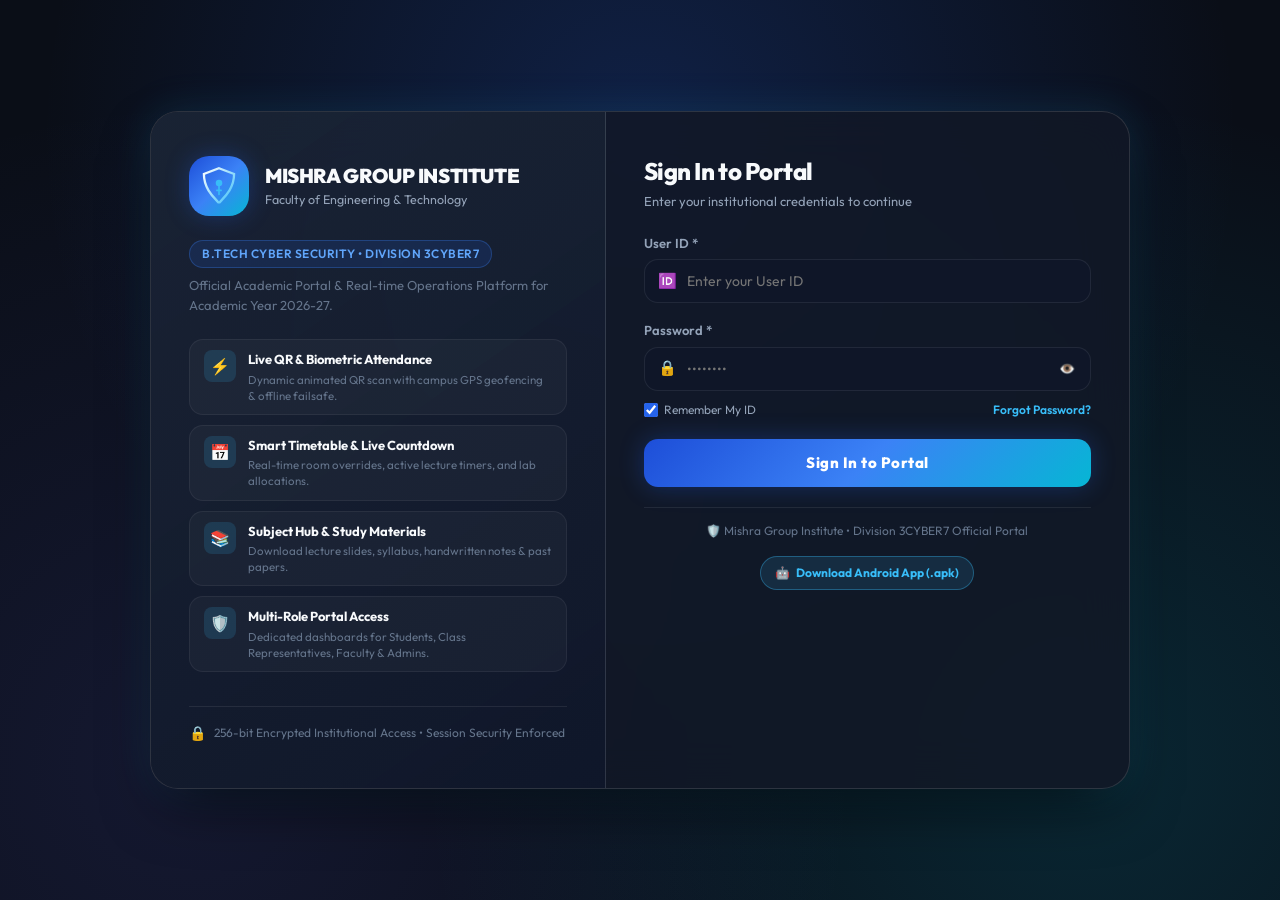
==== commit 1f2894cd: "Implement Student ID Card Management System with Zero Harm verification, RBAC batch scoping, and A4 " ====
--- a/public/index.html
+++ b/public/index.html
@@ -56,6 +56,7 @@
   <script src="./js/qrcode.min.js?v=5.3.0"></script>
   <script src="./js/jsqr.min.js?v=5.3.0"></script>
   <script src="./js/api.js?v=5.3.0"></script>
+  <script src="./js/idCardApp.js?v=5.3.0"></script>
   <script src="./js/studentApp.js?v=5.3.0"></script>
   <script src="./js/teacherApp.js?v=5.3.0"></script>
   <script src="./js/adminApp.js?v=5.3.0"></script>
--- a/public/css/style.css
+++ b/public/css/style.css
@@ -1770,10 +1770,12 @@
 /* ==========================================================================
    TEACHER & FACULTY PORTAL STYLES (3CYBER7)
    ========================================================================== */
-.teacher-layout {
+.teacher-layout,
+.hod-layout {
   display: flex;
   min-height: 100vh;
   background: var(--bg-main);
+  width: 100%;
 }
 
 .card {
@@ -4139,3 +4141,731 @@
     max-width: 100vw !important;
   }
 }
+
+/* HOD Portal Component Refinements & Pill Tabs */
+.hod-layout .btn-primary {
+  width: auto;
+  margin-top: 0;
+}
+
+.hod-layout .pill-tab {
+  background: transparent;
+  border: 1px solid transparent;
+  color: var(--text-secondary);
+  padding: 6px 14px;
+  border-radius: 8px;
+  font-size: 12px;
+  font-weight: 700;
+  cursor: pointer;
+  transition: all 0.2s ease;
+  display: inline-flex;
+  align-items: center;
+  justify-content: center;
+  gap: 6px;
+  user-select: none;
+  white-space: nowrap;
+}
+
+.hod-layout .pill-tab:hover {
+  color: var(--text-primary);
+  background: rgba(255, 255, 255, 0.06);
+}
+
+.hod-layout .pill-tab.active {
+  background: linear-gradient(135deg, #1d4ed8 0%, #2563eb 100%);
+  color: #ffffff;
+  border-color: rgba(56, 189, 248, 0.3);
+  box-shadow: 0 2px 10px rgba(37, 99, 235, 0.35);
+}
+
+.hod-sidebar .sidebar-menu {
+  scrollbar-width: thin;
+  scrollbar-color: rgba(255, 255, 255, 0.15) transparent;
+}
+
+.hod-sidebar .sidebar-menu::-webkit-scrollbar {
+  width: 5px;
+}
+
+.hod-sidebar .sidebar-menu::-webkit-scrollbar-track {
+  background: transparent;
+}
+
+.hod-sidebar .sidebar-menu::-webkit-scrollbar-thumb {
+  background: rgba(255, 255, 255, 0.15);
+  border-radius: 4px;
+}
+
+/* ==========================================================================
+   STUDENT PROFILE CARDS & DETAIL VIEW ARCHITECTURE (TEACHER & HOD PORTALS)
+   ========================================================================== */
+.view-switcher-group {
+  display: inline-flex;
+  background: rgba(15, 23, 42, 0.6);
+  border: 1px solid var(--border-color);
+  border-radius: var(--radius-md);
+  padding: 3px;
+  gap: 4px;
+}
+
+.view-switcher-btn {
+  padding: 6px 14px;
+  border-radius: var(--radius-sm);
+  background: transparent;
+  border: none;
+  color: var(--text-secondary);
+  font-size: 12px;
+  font-weight: 700;
+  cursor: pointer;
+  display: inline-flex;
+  align-items: center;
+  gap: 6px;
+  transition: all 0.2s ease;
+  user-select: none;
+}
+
+.view-switcher-btn:hover {
+  color: var(--text-primary);
+  background: rgba(255, 255, 255, 0.05);
+}
+
+.view-switcher-btn.active {
+  background: linear-gradient(135deg, #1d4ed8 0%, #2563eb 100%);
+  color: #ffffff;
+  box-shadow: 0 2px 8px rgba(37, 99, 235, 0.4);
+}
+
+.student-card-grid {
+  display: grid;
+  grid-template-columns: repeat(auto-fill, minmax(290px, 1fr));
+  gap: 16px;
+  width: 100%;
+}
+
+.student-profile-card {
+  background: var(--bg-card);
+  border: 1px solid var(--border-color);
+  border-radius: var(--radius-lg);
+  padding: 18px;
+  display: flex;
+  flex-direction: column;
+  justify-content: space-between;
+  gap: 14px;
+  transition: all 0.25s cubic-bezier(0.4, 0, 0.2, 1);
+  position: relative;
+  overflow: hidden;
+  box-shadow: var(--shadow-sm);
+}
+
+.student-profile-card:hover {
+  border-color: rgba(56, 189, 248, 0.45);
+  transform: translateY(-3px);
+  box-shadow: 0 12px 28px rgba(0, 0, 0, 0.35), 0 0 15px rgba(56, 189, 248, 0.12);
+}
+
+.student-card-header {
+  display: flex;
+  align-items: flex-start;
+  gap: 12px;
+}
+
+.student-card-avatar {
+  width: 52px;
+  height: 52px;
+  border-radius: 50%;
+  object-fit: cover;
+  flex-shrink: 0;
+  border: 2px solid rgba(56, 189, 248, 0.35);
+  background: rgba(15, 23, 42, 0.8);
+}
+
+.student-card-info {
+  flex: 1;
+  min-width: 0;
+}
+
+.student-card-name {
+  font-size: 14px;
+  font-weight: 800;
+  color: var(--text-primary);
+  margin: 0 0 3px 0;
+  white-space: nowrap;
+  overflow: hidden;
+  text-overflow: ellipsis;
+  letter-spacing: -0.2px;
+}
+
+.student-card-ug {
+  font-family: monospace;
+  font-size: 11px;
+  color: #38bdf8;
+  display: block;
+}
+
+.student-card-meta-chips {
+  display: flex;
+  flex-wrap: wrap;
+  gap: 6px;
+  margin-top: 6px;
+}
+
+.student-card-meta-chip {
+  font-size: 10px;
+  font-weight: 700;
+  padding: 2px 7px;
+  border-radius: 5px;
+  background: rgba(255, 255, 255, 0.05);
+  color: var(--text-secondary);
+}
+
+.student-card-details-grid {
+  display: grid;
+  grid-template-columns: 1fr 1fr;
+  gap: 8px;
+  padding: 10px 12px;
+  background: rgba(255, 255, 255, 0.02);
+  border: 1px solid var(--border-color);
+  border-radius: var(--radius-md);
+  font-size: 11.5px;
+}
+
+.student-card-detail-item {
+  display: flex;
+  flex-direction: column;
+  gap: 2px;
+  overflow: hidden;
+}
+
+.student-card-detail-label {
+  font-size: 10px;
+  color: var(--text-muted);
+  text-transform: uppercase;
+  letter-spacing: 0.5px;
+  font-weight: 700;
+}
+
+.student-card-detail-val {
+  font-size: 11.5px;
+  font-weight: 700;
+  color: var(--text-primary);
+  white-space: nowrap;
+  overflow: hidden;
+  text-overflow: ellipsis;
+}
+
+.student-card-footer {
+  display: flex;
+  align-items: center;
+  justify-content: space-between;
+  gap: 10px;
+  padding-top: 10px;
+  border-top: 1px solid var(--border-color);
+}
+
+.student-details-page {
+  display: flex;
+  flex-direction: column;
+  gap: 20px;
+  width: 100%;
+}
+
+.student-details-hero {
+  background: linear-gradient(135deg, rgba(18, 24, 38, 0.95) 0%, rgba(15, 23, 42, 0.95) 100%);
+  border: 1px solid var(--border-color);
+  border-radius: var(--radius-xl);
+  padding: 24px;
+  box-shadow: var(--shadow-md);
+}
+
+.student-details-grid {
+  display: grid;
+  grid-template-columns: repeat(auto-fit, minmax(220px, 1fr));
+  gap: 14px;
+  padding: 16px;
+  background: rgba(255, 255, 255, 0.02);
+  border: 1px solid var(--border-color);
+  border-radius: var(--radius-lg);
+  margin-top: 18px;
+}
+
+.student-details-item {
+  display: flex;
+  flex-direction: column;
+  gap: 3px;
+}
+
+.student-details-item-label {
+  font-size: 11px;
+  color: var(--text-muted);
+  text-transform: uppercase;
+  letter-spacing: 0.6px;
+  font-weight: 700;
+}
+
+.student-details-item-val {
+  font-size: 13px;
+  font-weight: 700;
+  color: var(--text-primary);
+  word-break: break-word;
+}
+
+/* ==========================================================================
+   OFFICIAL STUDENT ID CARD MANAGEMENT SYSTEM - COMPONENT & PRINT STYLES
+   ========================================================================== */
+
+/* ID Card Container & Flip Showcase */
+.id-card-showcase {
+  display: flex;
+  flex-direction: column;
+  align-items: center;
+  gap: 20px;
+  margin: 16px 0;
+}
+
+.id-card-flip-wrap {
+  perspective: 1200px;
+  width: 360px;
+  max-width: 100%;
+  height: 228px;
+  position: relative;
+  cursor: pointer;
+}
+
+.id-card-flipper {
+  width: 100%;
+  height: 100%;
+  position: relative;
+  transform-style: preserve-3d;
+  transition: transform 0.6s cubic-bezier(0.4, 0, 0.2, 1);
+}
+
+.id-card-flip-wrap.flipped .id-card-flipper {
+  transform: rotateY(180deg);
+}
+
+/* Base Physical ID Card Structure (ID-1 Standard Ratio 85.6mm x 53.98mm) */
+.mgi-id-card {
+  width: 100%;
+  height: 100%;
+  position: absolute;
+  top: 0;
+  left: 0;
+  border-radius: 14px;
+  backface-visibility: hidden;
+  box-shadow: 0 16px 36px -8px rgba(0, 0, 0, 0.5), 0 0 0 1px rgba(255, 255, 255, 0.1);
+  overflow: hidden;
+  display: flex;
+  flex-direction: column;
+  user-select: none;
+  background: #0b1120;
+  color: #ffffff;
+}
+
+/* Front Face */
+.mgi-id-card-front {
+  transform: rotateY(0deg);
+  background: linear-gradient(145deg, #0f172a 0%, #0a0f1d 60%, #1e1b4b 100%);
+  border: 1px solid rgba(56, 189, 248, 0.25);
+}
+
+/* Back Face */
+.mgi-id-card-back {
+  transform: rotateY(180deg);
+  background: linear-gradient(145deg, #090d16 0%, #0f172a 100%);
+  border: 1px solid rgba(147, 51, 234, 0.25);
+  padding: 14px 16px;
+  display: flex;
+  flex-direction: column;
+  justify-content: space-between;
+}
+
+/* Card Header Banner */
+.id-card-header {
+  background: linear-gradient(90deg, #1e3a8a 0%, #0284c7 60%, #0369a1 100%);
+  padding: 7px 12px;
+  display: flex;
+  align-items: center;
+  gap: 9px;
+  border-bottom: 2px solid #38bdf8;
+  position: relative;
+}
+
+.id-card-crest {
+  width: 28px;
+  height: 28px;
+  background: #ffffff;
+  border-radius: 6px;
+  display: flex;
+  align-items: center;
+  justify-content: center;
+  box-shadow: 0 2px 6px rgba(0,0,0,0.3);
+  flex-shrink: 0;
+}
+
+.id-card-inst-title {
+  font-family: var(--font-heading);
+  font-size: 10px;
+  font-weight: 800;
+  letter-spacing: 0.6px;
+  text-transform: uppercase;
+  color: #ffffff;
+  line-height: 1.15;
+  margin: 0;
+}
+
+.id-card-dept-sub {
+  font-size: 8px;
+  color: #bae6fd;
+  font-weight: 700;
+  letter-spacing: 0.4px;
+  text-transform: uppercase;
+  display: block;
+}
+
+/* Front Body Layout */
+.id-card-body {
+  flex: 1;
+  display: flex;
+  padding: 10px 12px;
+  gap: 12px;
+  position: relative;
+  align-items: center;
+}
+
+.id-card-watermark {
+  position: absolute;
+  right: 10px;
+  bottom: 6px;
+  opacity: 0.05;
+  pointer-events: none;
+  font-size: 110px;
+  font-family: var(--font-heading);
+  font-weight: 900;
+  line-height: 1;
+  color: #ffffff;
+}
+
+/* Photo Box */
+.id-card-photo-box {
+  width: 68px;
+  height: 82px;
+  border-radius: 8px;
+  border: 2px solid #38bdf8;
+  overflow: hidden;
+  background: #1e293b;
+  flex-shrink: 0;
+  position: relative;
+  box-shadow: 0 4px 10px rgba(0,0,0,0.4);
+}
+
+.id-card-photo {
+  width: 100%;
+  height: 100%;
+  object-fit: cover;
+  display: block;
+}
+
+.id-card-batch-tag {
+  position: absolute;
+  bottom: 0;
+  left: 0;
+  right: 0;
+  background: rgba(14, 165, 233, 0.9);
+  color: #ffffff;
+  font-size: 7.5px;
+  font-weight: 800;
+  text-align: center;
+  padding: 2px 0;
+  text-transform: uppercase;
+  letter-spacing: 0.3px;
+}
+
+/* Details Section */
+.id-card-details {
+  flex: 1;
+  min-width: 0;
+  display: flex;
+  flex-direction: column;
+  justify-content: center;
+  gap: 2.5px;
+}
+
+.id-card-name {
+  font-family: var(--font-heading);
+  font-size: 12.5px;
+  font-weight: 800;
+  color: #f8fafc;
+  line-height: 1.15;
+  white-space: nowrap;
+  overflow: hidden;
+  text-overflow: ellipsis;
+  letter-spacing: 0.2px;
+}
+
+.id-card-ugid-badge {
+  display: inline-flex;
+  align-items: center;
+  gap: 4px;
+  background: rgba(56, 189, 248, 0.15);
+  border: 1px solid rgba(56, 189, 248, 0.4);
+  color: #38bdf8;
+  font-size: 9px;
+  font-weight: 800;
+  padding: 1px 6px;
+  border-radius: 4px;
+  width: fit-content;
+  letter-spacing: 0.4px;
+  font-family: monospace;
+}
+
+.id-card-info-grid {
+  display: grid;
+  grid-template-columns: auto 1fr;
+  column-gap: 6px;
+  row-gap: 1.5px;
+  font-size: 9px;
+  margin-top: 2px;
+  line-height: 1.25;
+}
+
+.id-card-lbl {
+  color: #94a3b8;
+  font-weight: 600;
+}
+
+.id-card-val {
+  color: #f1f5f9;
+  font-weight: 700;
+  white-space: nowrap;
+  overflow: hidden;
+  text-overflow: ellipsis;
+}
+
+/* Card Footer */
+.id-card-footer {
+  background: rgba(15, 23, 42, 0.95);
+  padding: 5px 12px;
+  border-top: 1px solid rgba(255, 255, 255, 0.08);
+  display: flex;
+  align-items: center;
+  justify-content: space-between;
+  gap: 8px;
+}
+
+.id-card-validity {
+  font-size: 8px;
+  color: #94a3b8;
+  font-weight: 600;
+}
+
+.id-card-validity strong {
+  color: #38bdf8;
+}
+
+.id-card-sign-block {
+  text-align: right;
+  display: flex;
+  flex-direction: column;
+  align-items: flex-end;
+}
+
+.id-card-sign-text {
+  font-size: 8px;
+  font-weight: 800;
+  color: #cbd5e1;
+  letter-spacing: 0.2px;
+  border-top: 1px dashed rgba(255, 255, 255, 0.3);
+  padding-top: 1px;
+}
+
+/* QR Code & Barcode on Back */
+.id-card-back-header {
+  border-bottom: 1px dashed rgba(255, 255, 255, 0.15);
+  padding-bottom: 6px;
+  display: flex;
+  align-items: center;
+  justify-content: space-between;
+}
+
+.id-card-back-grid {
+  display: grid;
+  grid-template-columns: 1fr auto;
+  gap: 10px;
+  align-items: center;
+  margin: 6px 0;
+}
+
+.id-card-instructions {
+  font-size: 7.5px;
+  color: #94a3b8;
+  line-height: 1.35;
+  margin: 0;
+  padding-left: 12px;
+}
+
+.id-card-instructions li {
+  margin-bottom: 2px;
+}
+
+.id-card-qr-box {
+  width: 64px;
+  height: 64px;
+  background: #ffffff;
+  padding: 3px;
+  border-radius: 6px;
+  display: flex;
+  align-items: center;
+  justify-content: center;
+  flex-shrink: 0;
+  box-shadow: 0 2px 8px rgba(0,0,0,0.3);
+}
+
+.id-card-barcode-wrap {
+  text-align: center;
+  background: rgba(255, 255, 255, 0.03);
+  padding: 4px;
+  border-radius: 4px;
+  border: 1px solid rgba(255, 255, 255, 0.08);
+}
+
+.id-card-barcode-lines {
+  height: 24px;
+  width: 100%;
+  display: flex;
+  align-items: center;
+  justify-content: center;
+  gap: 2px;
+}
+
+.id-card-barcode-txt {
+  font-family: monospace;
+  font-size: 8px;
+  color: #94a3b8;
+  letter-spacing: 1px;
+  margin-top: 1px;
+}
+
+/* Grid for HOD/Faculty Roster View */
+.id-card-roster-grid {
+  display: grid;
+  grid-template-columns: repeat(auto-fill, minmax(320px, 1fr));
+  gap: 16px;
+  margin-top: 16px;
+}
+
+.id-card-roster-item {
+  background: var(--bg-card);
+  border: 1px solid var(--border-color);
+  border-radius: var(--radius-lg);
+  padding: 16px;
+  display: flex;
+  flex-direction: column;
+  gap: 12px;
+  transition: all 0.2s ease;
+  position: relative;
+}
+
+.id-card-roster-item:hover {
+  border-color: rgba(56, 189, 248, 0.4);
+  transform: translateY(-2px);
+  box-shadow: var(--shadow-md);
+}
+
+.id-card-status-badge {
+  display: inline-flex;
+  align-items: center;
+  gap: 4px;
+  padding: 3px 8px;
+  border-radius: 12px;
+  font-size: 11px;
+  font-weight: 700;
+  letter-spacing: 0.3px;
+  text-transform: uppercase;
+}
+
+.id-card-status-active {
+  background: rgba(34, 197, 94, 0.15);
+  color: #22c55e;
+  border: 1px solid rgba(34, 197, 94, 0.3);
+}
+
+.id-card-status-flagged {
+  background: rgba(245, 158, 11, 0.15);
+  color: #f59e0b;
+  border: 1px solid rgba(245, 158, 11, 0.3);
+}
+
+.id-card-status-pending {
+  background: rgba(148, 163, 184, 0.15);
+  color: #94a3b8;
+  border: 1px solid rgba(148, 163, 184, 0.3);
+}
+
+/* ==========================================================================
+   PRINT STYLESHEET (@media print)
+   ========================================================================== */
+@media print {
+  /* Hide all non-printable application elements */
+  body, html {
+    background: #ffffff !important;
+    color: #000000 !important;
+    padding: 0 !important;
+    margin: 0 !important;
+  }
+
+  .admin-sidebar,
+  .admin-topbar,
+  .bottom-nav,
+  .btn,
+  .btn-primary,
+  .btn-sec,
+  .btn-link,
+  .modal-overlay,
+  .app-header,
+  .sidebar-header,
+  .offline-banner,
+  .id-card-actions-bar,
+  #offline-status-banner {
+    display: none !important;
+  }
+
+  /* Single Card Print Target */
+  .printable-id-card-target {
+    position: absolute !important;
+    top: 50% !important;
+    left: 50% !important;
+    transform: translate(-50%, -50%) !important;
+    width: 85.6mm !important;
+    height: 53.98mm !important;
+    box-shadow: none !important;
+    border: 1px solid #000000 !important;
+    page-break-inside: avoid !important;
+    -webkit-print-color-adjust: exact !important;
+    print-color-adjust: exact !important;
+  }
+
+  /* Batch Print Sheet (A4 Grid of 8 ID Cards) */
+  .id-card-batch-print-sheet {
+    display: grid !important;
+    grid-template-columns: repeat(2, 85.6mm) !important;
+    gap: 8mm 12mm !important;
+    justify-content: center !important;
+    padding: 10mm !important;
+    page-break-after: always !important;
+    -webkit-print-color-adjust: exact !important;
+    print-color-adjust: exact !important;
+  }
+
+  .id-card-batch-item {
+    width: 85.6mm !important;
+    height: 53.98mm !important;
+    border: 1px dashed #64748b !important;
+    border-radius: 10px !important;
+    page-break-inside: avoid !important;
+    overflow: hidden !important;
+    -webkit-print-color-adjust: exact !important;
+    print-color-adjust: exact !important;
+  }
+}
+
+
